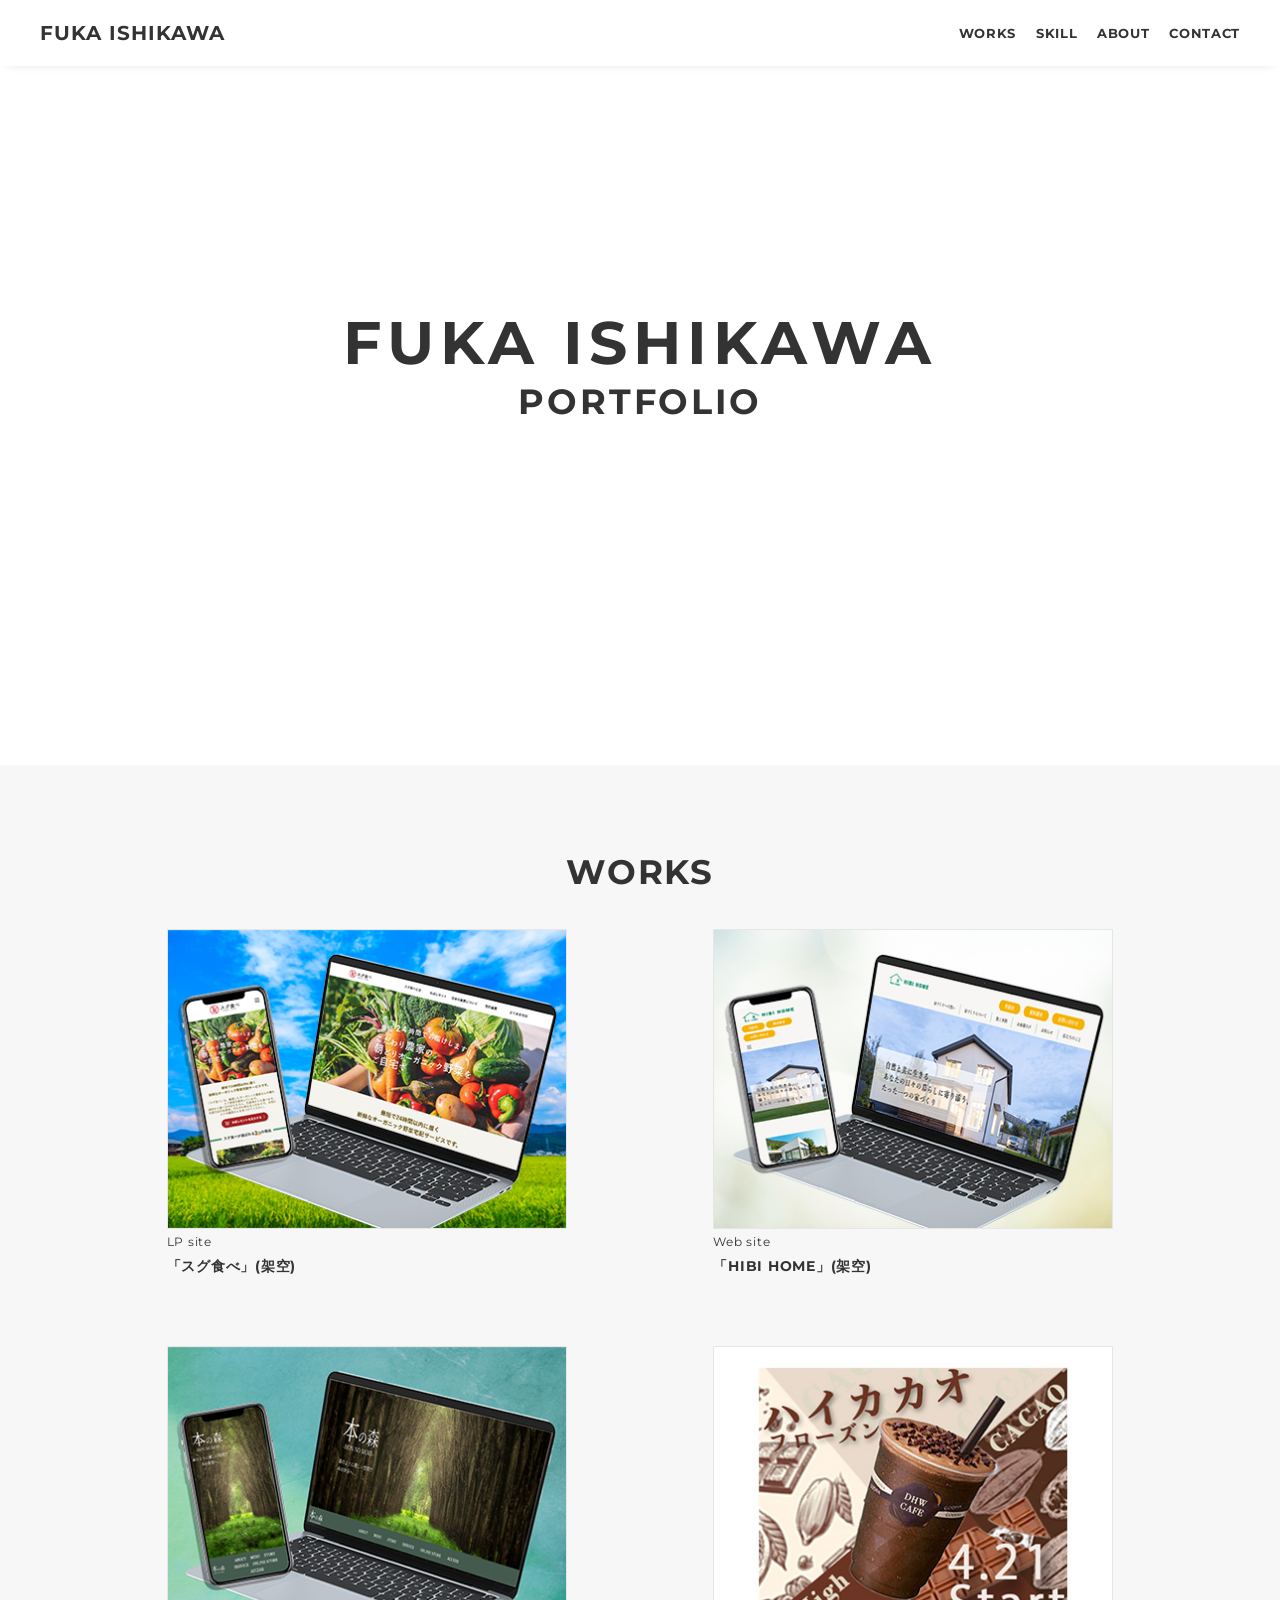
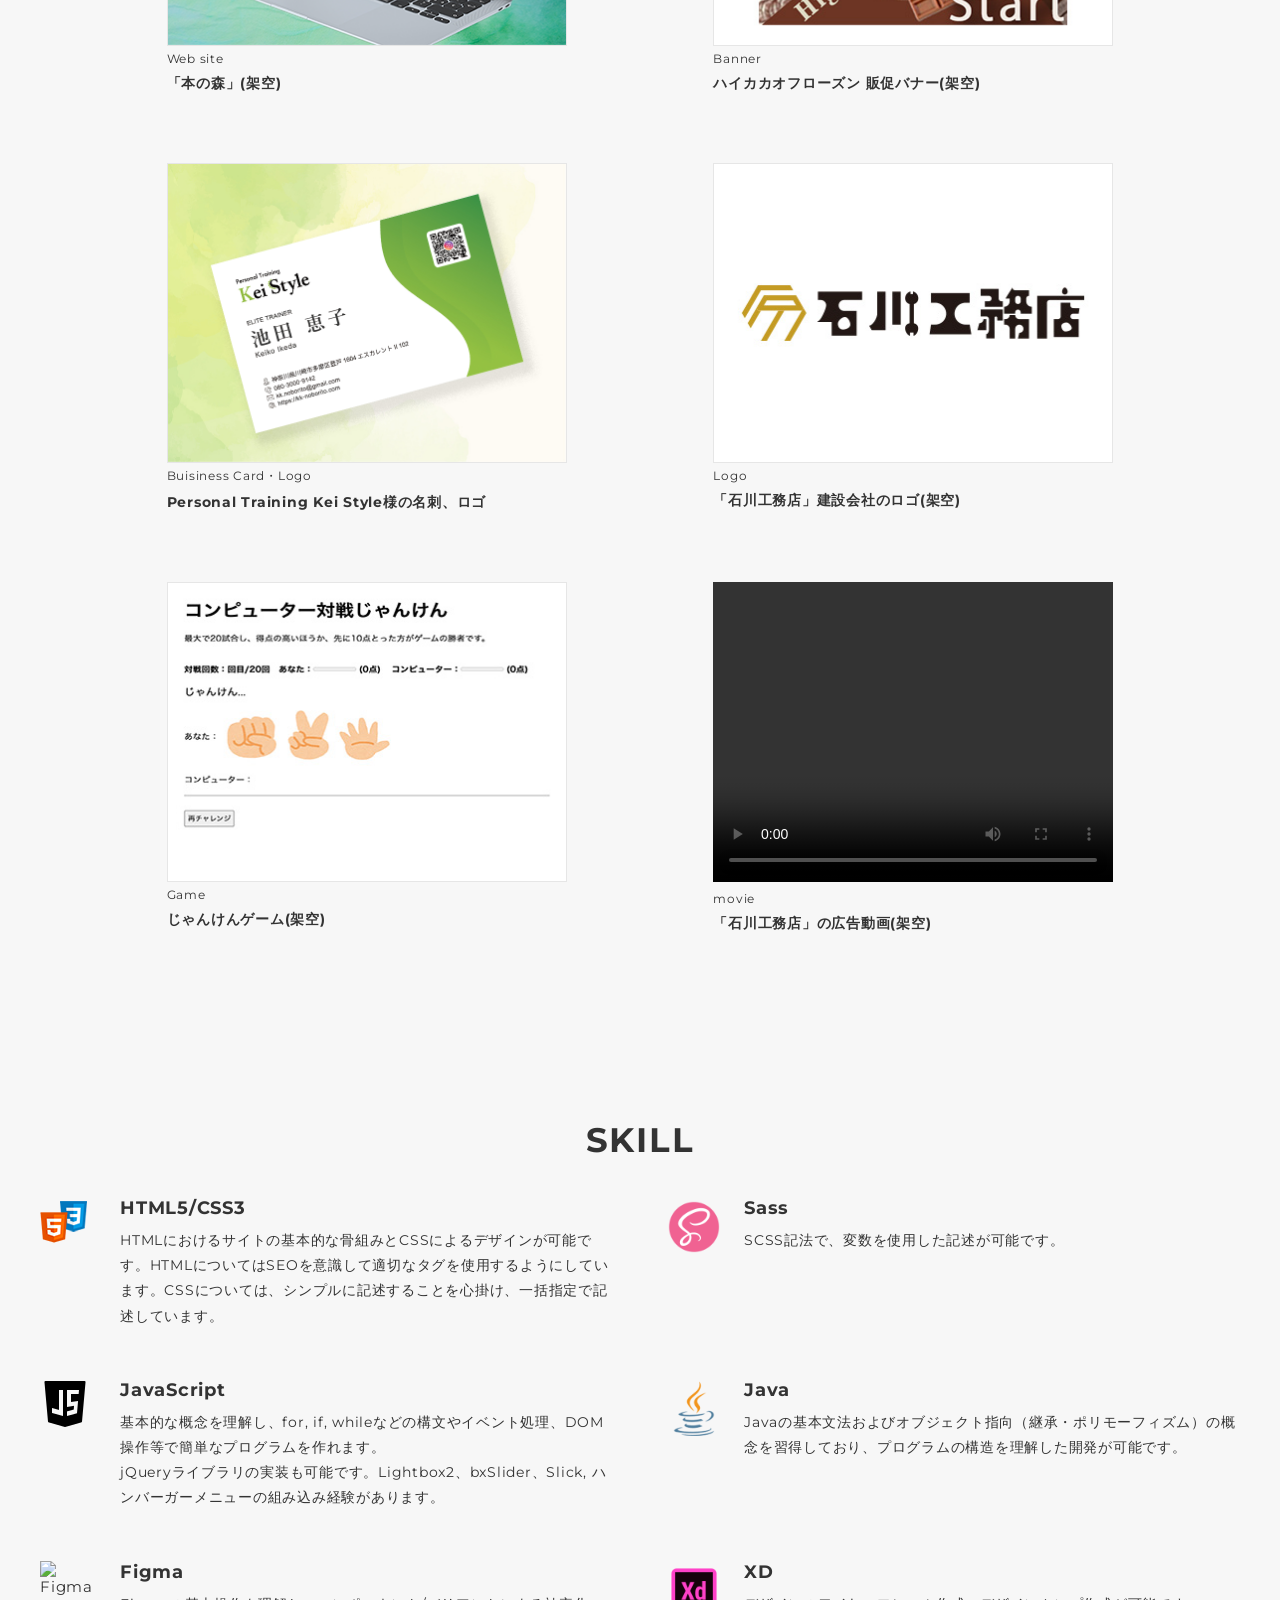
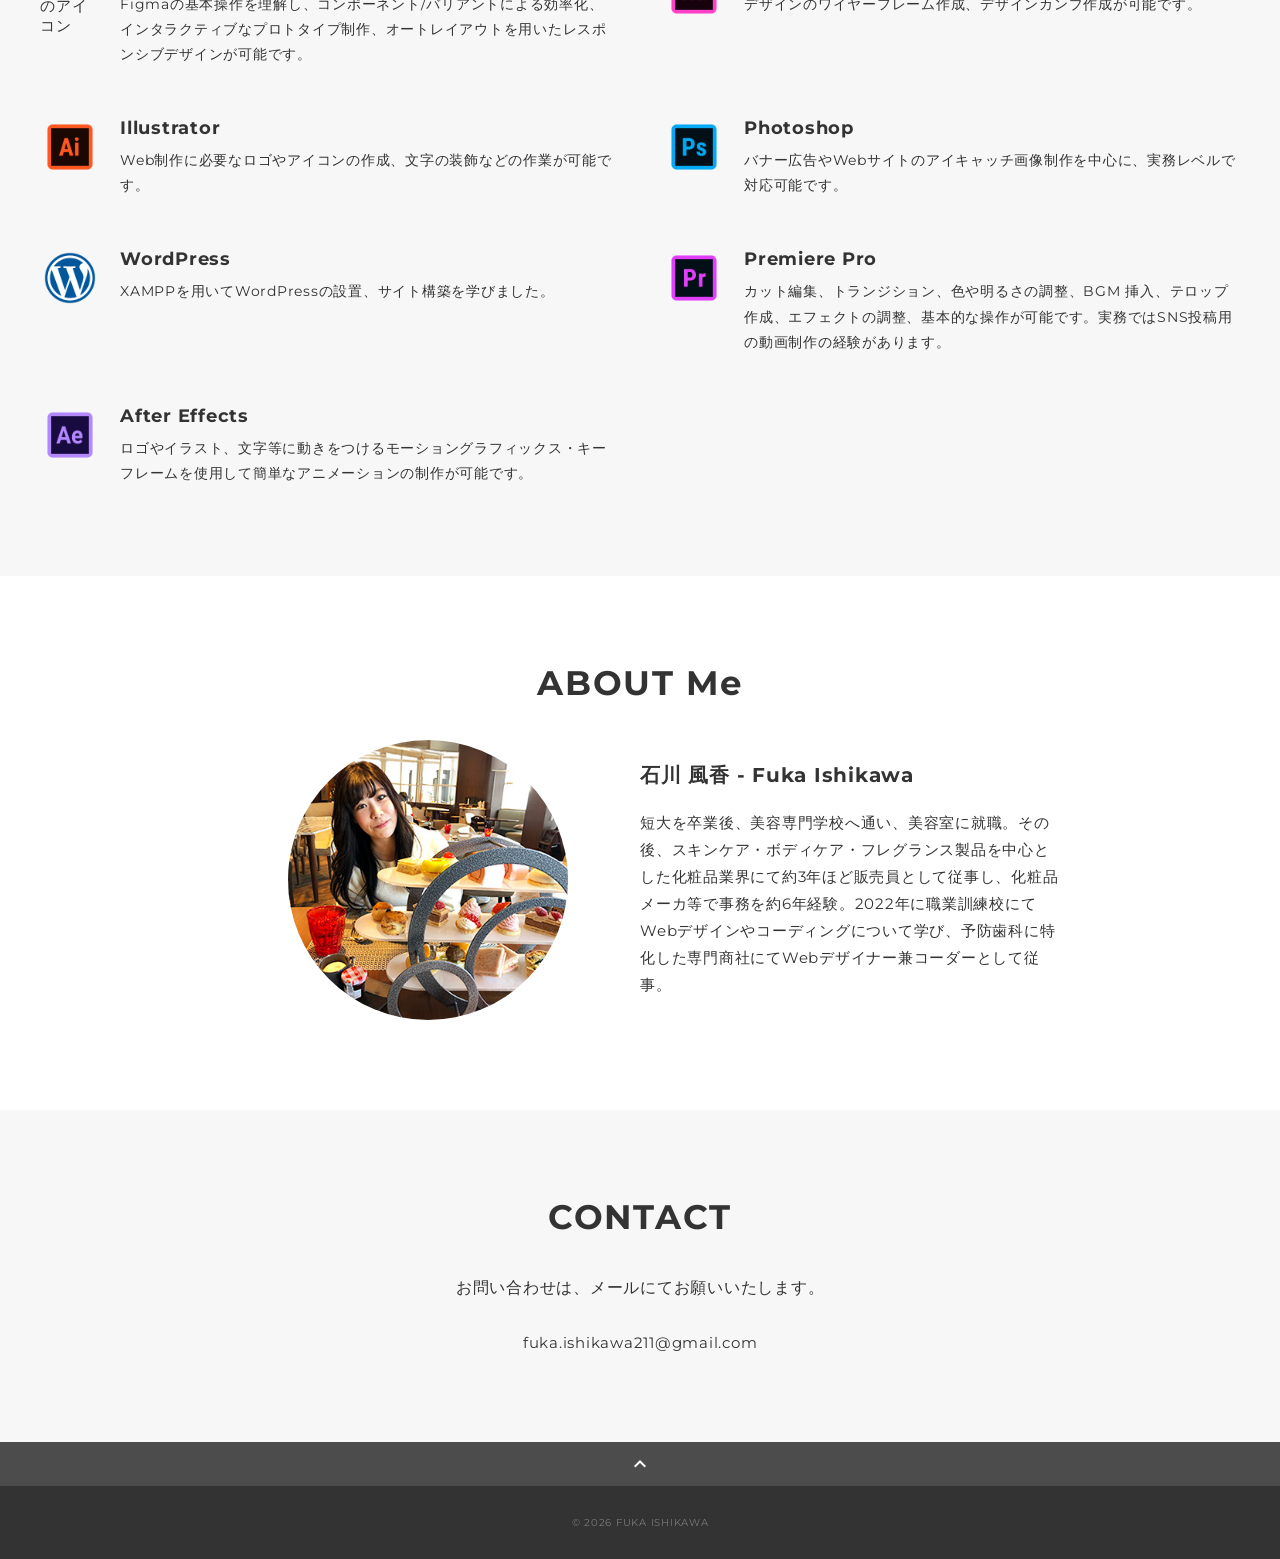
==== index.html @ 2c676455 "first commit" ====
<!DOCTYPE html>
<html>

<head>
  <meta charset="utf-8">
  <meta name="viewport" content="width=device-width,initial-scale=1">
  <meta property="og:type" content="website">
  <meta property="og:title" content="Webデザイナー FUKA ISHIKAWA  ポートフォリオ">
  <meta property="og:url" content="URLが入る">
  <meta property="og:description" content="FUKA ISHIKAWAのポートフォリオサイトです。">
  <meta property="og:image" content="img/ogp.png">
  <meta name="description" content="FUKA ISHIKAWAのポートフォリオサイトです" />
  <title>FUKA ISHIKAWA ポートフォリオ</title>
  <link rel="preconnect" href="https://fonts.gstatic.com">
  <link href="https://fonts.googleapis.com/css2?family=Montserrat:wght@400;700&display=swap" rel="stylesheet">
  <link href="https://fonts.googleapis.com/css?family=Material+Icons+Outlined" rel="stylesheet">
  <link href="css/ress.css" media="all" rel="stylesheet" type="text/css" />
  <link href="css/style.css" media="all" rel="stylesheet" type="text/css" />
  <link rel="shortcut icon" href="img/favicon.ico" />
  <link rel="canonical" href="URLが入る" />
</head>

<body>
  <div class="wrapper">

    <!-- header -->
    <header class="header">
      <div class="container">
        <h1 class="header-logo">
          <a href=".">FUKA ISHIKAWA</a>
        </h1>
        <nav class="gnav">
          <ul class="gnav-list">
            <li class="gnav-item"><a href="#works">WORKS</a></li>
            <li class="gnav-item"><a href="#skill">SKILL</a></li>
            <li class="gnav-item"><a href="#about">ABOUT</a></li>
            <li class="gnav-item"><a href="#contact">CONTACT</a></li>
          </ul>
        </nav>
      </div>
    </header>
    <!-- /header -->

    <main class="content">

      <!-- mv -->
      <div class="mv">
        <div class="mv-container">
          <p class="mv-title">FUKA ISHIKAWA</p>
          <p class="mv-subtitle">PORTFOLIO</p>
          <!-- <p class="mv-text">
            課題を解決する効果的なデザインで<br class="sp-only">付加価値を提供します。<br>
            UIデザインにもこだわり、<br class="sp-only">ユーザーにわかりやすく、快適で、心地よい設計を考えます。<br>
          </p> -->
        </div>
      </div>
      <!-- /mv -->

      <!-- works -->
      <section class="works section" id="works">
        <div class="container">
          <h2 class="title">WORKS</h2>
          <div class="works-list">
            <a class="works-item" href="works_lp_sugutabe.html">
              <div class="works-img"><img src="img/portfolio_work_sugutabe_thumbnail.png" width="450" height="300"
                  alt="スグ食べLP" />
              </div>
              <p class="works-info">LP site</p>
              <p class="works-name">「スグ食べ」(架空)</p>
            </a>
            <a class="works-item" href="works_web_hibihome.html">
              <div class="works-img"><img src="img/portfolio_work_hibihome_thumbnail.jpg" width="450" height="300"
                  alt="ハウスメーカーのWebサイト" />
              </div>
              <p class="works-info">Web site</p>
              <p class="works-name">「HIBI HOME」(架空)</p>
            </a>
            <a class="works-item" href="works_web_honnomori.html">
              <div class="works-img"><img src="img/portfolio_work_honnomori.png" width="450" height="300"
                  alt="Book&cafeのサイト" /></div>
              <p class="works-info">Web site</p>
              <p class="works-name">「本の森」(架空)</p>
            </a>
            <a class="works-item" href="works_banner_cacao.html">
              <div class="works-img"><img src="img/bnr_cacao_thumb2.jpg" width="402" height="300" alt="" /></div>
              <p class="works-info">Banner</p>
              <p class="works-name">ハイカカオフローズン 販促バナー(架空)</p>
            </a>
            <!-- <a class="works-item" href="works_bn_astone.html">
              <div class="works-img"><img src="img/banner_mr1_thumb.jpg" width="400" height="300" alt="" /></div>
              <p class="works-info">Banner</p>
              <p class="works-name">「AJAX ASTONE」新発売キャンペーンバナー(架空)</p>
            </a> -->
            <a class="works-item" href="works_buisinesscard_ks.html">
              <div class="works-img"><img src="img/businessCard_KS.jpg" alt="logo" /></div>
              <p class="works-info">Buisiness Card・Logo</p>
              <p class="works-name">Personal Training Kei Style様の名刺、ロゴ</p>
            </a>
            <a class="works-item" href="works_logo_ishikawa-construction-company.html">
              <div class="works-img"><img src="img/logo_construction-companny_thumb.jpg" alt="logo" /></div>
              <p class="works-info">Logo</p>
              <p class="works-name">「石川工務店」建設会社のロゴ(架空)</p>
            </a>
            <a class="works-item" href="works_js.html">
              <div class="works-img"><img src="img/janken_thumbnail.jpg" width="400" height="300" alt="じゃんけんゲーム" />
              </div>
              <p class="works-info">Game</p>
              <p class="works-name">じゃんけんゲーム(架空)</p>
            </a>
            <a class="works-item" href="works_movie.html">
              <div class="works-img movie">
                <video
                  src="movie/ishikawaーConstruction company_cm.mp4" width="400px"
                  height="300px" controls autoplay loop>
                </video>
              </div>
              <p class="works-info">movie</p>
              <p class="works-name">「石川工務店」の広告動画(架空)</p>
            </a>
          </div>
        </div>
  </div>
  </section>
  <!-- /works -->

  <!-- skill -->
  <section class="skill section" id="skill">
    <div class="container">
      <h2 class="title">SKILL</h2>
      <div class="skill-list">
        <div class="skill-item">
          <p class="skill-img"><img src="img/icon-html5-css3.png" alt=""></p>
          <div class="skill-body">
            <h3 class="skill-name">HTML5/CSS3</h3>
            <p class="skill-text">
              HTMLにおけるサイトの基本的な骨組みとCSSによるデザインが可能です。HTMLについてはSEOを意識して適切なタグを使用するようにしています。CSSについては、シンプルに記述することを心掛け、一括指定で記述しています。
            </p>
          </div>
        </div>
        <div class="skill-item">
          <p class="skill-img"><img src="img/icon-sass-150.png" alt="Sassのアイコン"></p>
          <div class="skill-body">
            <h3 class="skill-name">Sass</h3>
            <p class="skill-text">
              SCSS記法で、変数を使用した記述が可能です。
            </p>
          </div>
        </div>
        <div class="skill-item">
          <p class="skill-img"><img src="img/icon-javascript.png" alt="JavaScriptのアイコン"></p>
          <div class="skill-body">
            <h3 class="skill-name">JavaScript</h3>
            <p class="skill-text">
              基本的な概念を理解し、for, if, whileなどの構文やイベント処理、DOM操作等で簡単なプログラムを作れます。<br>
              jQueryライブラリの実装も可能です。Lightbox2、bxSlider、Slick, ハンバーガーメニューの組み込み経験があります。
            </p>
          </div>
        </div>
        <div class="skill-item">
          <p class="skill-img"><img src="img/icon-Java.png" alt="JavaScriptのアイコン"></p>
          <div class="skill-body">
            <h3 class="skill-name">Java</h3>
            <p class="skill-text">
              Javaの基本文法およびオブジェクト指向（継承・ポリモーフィズム）の概念を習得しており、プログラムの構造を理解した開発が可能です。
            </p>
          </div>
        </div>
        <div class="skill-item">
          <p class="skill-img"><img src="img/icon-figma.png" alt="Figmaのアイコン"></p>
          <div class="skill-body">
            <h3 class="skill-name">Figma</h3>
            <p class="skill-text">
              Figmaの基本操作を理解し、コンポーネント/バリアントによる効率化、インタラクティブなプロトタイプ制作、オートレイアウトを用いたレスポンシブデザインが可能です。
            </p>
          </div>
        </div>
        <div class="skill-item">
          <p class="skill-img"><img src="img/icon-xd-150.png" alt="XDのアイコン"></p>
          <div class="skill-body">
            <h3 class="skill-name">XD</h3>
            <p class="skill-text">
              デザインのワイヤーフレーム作成、デザインカンプ作成が可能です。
            </p>
          </div>
        </div>
        <div class="skill-item">
          <p class="skill-img"><img src="img/icon-illustrator-150.png" alt="Illustratorのアイコン"></p>
          <div class="skill-body">
            <h3 class="skill-name">Illustrator</h3>
            <p class="skill-text">
              Web制作に必要なロゴやアイコンの作成、文字の装飾などの作業が可能です。
            </p>
          </div>
        </div>
        <div class="skill-item">
          <p class="skill-img"><img src="img/icon-photoshop-150.png" alt="photoshopのアイコン"></p>
          <div class="skill-body">
            <h3 class="skill-name">Photoshop</h3>
            <p class="skill-text">
              バナー広告やWebサイトのアイキャッチ画像制作を中心に、実務レベルで対応可能です。
            </p>
          </div>
        </div>
        <div class="skill-item">
          <p class="skill-img"><img src="img/icon-wordpress-150.png" alt="wordpressアイコン"></p>
          <div class="skill-body">
            <h3 class="skill-name">WordPress</h3>
            <p class="skill-text">
              XAMPPを用いてWordPressの設置、サイト構築を学びました。</p>
          </div>
        </div>
        <div class="skill-item">
          <p class="skill-img"><img src="img/icons-premiere-pro_150.png" alt="premiere-proアイコン"></p>
          <div class="skill-body">
            <h3 class="skill-name">Premiere Pro</h3>
            <p class="skill-text">
              カット編集、トランジション、色や明るさの調整、BGM 挿入、テロップ作成、エフェクトの調整、基本的な操作が可能です。実務ではSNS投稿用の動画制作の経験があります。
            </p>
          </div>
        </div>
        <div class="skill-item">
          <p class="skill-img"><img src="img/icon-after-effects-150.png" alt="After-effectsアイコン"></p>
          <div class="skill-body">
            <h3 class="skill-name">After Effects</h3>
            <p class="skill-text">
              ロゴやイラスト、文字等に動きをつけるモーショングラフィックス・キーフレームを使用して簡単なアニメーションの制作が可能です。
            </p>
          </div>
        </div>
      </div>
    </div>
  </section>
  <!-- /skill -->
  <!-- about -->
  <section class="about section" id="about">
    <div class="container">
      <h2 class="title">ABOUT Me</h2>
      <div class="profile">
        <p class="profile-img">
          <img src="img/me.jpg" width="400" height="318" alt="プロフィール写真">
        </p>
        <div class="profile-body">
          <h3 class="name">石川 風香 - Fuka Ishikawa</h3>
          <p>
            短大を卒業後、美容専門学校へ通い、美容室に就職。その後、スキンケア・ボディケア・フレグランス製品を中心とした化粧品業界にて約3年ほど販売員として従事し、化粧品メーカ等で事務を約6年経験。2022年に職業訓練校にてWebデザインやコーディングについて学び、予防歯科に特化した専門商社にてWebデザイナー兼コーダーとして従事。
          </p>
        </div>
      </div>
    </div>
  </section>
  <!-- /about -->

  <!-- contact -->
  <section class="contact section" id="contact">
    <div class="container">
      <h2 class="title">CONTACT</h2>
      <p class="lead">
        お問い合わせは、<br class="sp-only">メールにてお願いいたします。
      </p>
      <div class="contact-list">
        <span class="contact-item">fuka.ishikawa211@gmail.com</span>
      </div>
    </div>
  </section>
  <!-- /contact -->
  <div class="page-top" id="js-page-top">
    <span class="material-icons-outlined">expand_less</span>
  </div>
  </main>

  <!-- footer -->
  <footer class="footer">
    <div class="copyright">&copy; 2026 FUKA ISHIKAWA</div>
  </footer>
  <!-- /footer -->
  </div>
</body>

</html>
---- css/ress.css ----
/*!
 * ress.css • v3.0.1
 * MIT License
 * github.com/filipelinhares/ress
 */

/* # =================================================================
   # Global selectors
   # ================================================================= */

html {
  box-sizing: border-box;
  word-break: normal;
  -moz-tab-size: 4;
  tab-size: 4;

  -webkit-text-size-adjust: 100%; /* Prevent adjustments of font size after orientation changes in iOS */
}

*,
::before,
::after {
  box-sizing: inherit;
  background-repeat: no-repeat; /* Set `background-repeat: no-repeat` to all elements and pseudo elements */
}

::before,
::after {
  vertical-align: inherit;
  text-decoration: inherit; /* Inherit text-decoration and vertical align to ::before and ::after pseudo elements */
}

* {
  margin: 0;
  padding: 0; /* Reset `padding` and `margin` of all elements */
}

/* # =================================================================
   # General elements
   # ================================================================= */

hr {
  overflow: visible; /* Show the overflow in Edge and IE */
  height: 0; /* Add the correct box sizing in Firefox */
}

details,
main {
  display: block; /* Render the `main` element consistently in IE. */
}

summary {
  display: list-item; /* Add the correct display in all browsers */
}

small {
  font-size: 80%; /* Set font-size to 80% in `small` elements */
}

[hidden] {
  display: none; /* Add the correct display in IE */
}

abbr[title] {
  /* Add the correct text decoration in Chrome, Edge, IE, Opera, and Safari */
  text-decoration: underline;
  text-decoration: underline dotted;
  border-bottom: none; /* Remove the bottom border in Chrome 57 */
}

a {
  background-color: transparent; /* Remove the gray background on active links in IE 10 */
}

a:active,
a:hover {
  outline-width: 0; /* Remove the outline when hovering in all browsers */
}

code,
kbd,
pre,
samp {
  font-family: monospace, monospace; /* Specify the font family of code elements */
}

pre {
  font-size: 1em; /* Correct the odd `em` font sizing in all browsers */
}

b,
strong {
  font-weight: bolder; /* Add the correct font weight in Chrome, Edge, and Safari */
}

/* https://gist.github.com/unruthless/413930 */
sub,
sup {
  position: relative;
  font-size: 75%;
  line-height: 0;
  vertical-align: baseline;
}

sub {
  bottom: -.25em;
}

sup {
  top: -.5em;
}

/* # =================================================================
   # Forms
   # ================================================================= */

input {
  border-radius: 0;
}

/* Replace pointer cursor in disabled elements */
[disabled] {
  cursor: default;
}

[type="number"]::-webkit-container-spin-button,
[type="number"]::-webkit-outer-spin-button {
  height: auto; /* Correct the cursor style of increment and decrement buttons in Chrome */
}

[type="search"] {
  outline-offset: -2px; /* Correct the outline style in Safari */

  -webkit-appearance: textfield; /* Correct the odd appearance in Chrome and Safari */
}

[type="search"]::-webkit-search-decoration {
  -webkit-appearance: none; /* Remove the container padding in Chrome and Safari on macOS */
}

textarea {
  overflow: auto; /* Internet Explorer 11+ */
  resize: vertical; /* Specify textarea resizability */
}

button,
input,
optgroup,
select,
textarea {
  font: inherit; /* Specify font inheritance of form elements */
}

optgroup {
  font-weight: bold; /* Restore the font weight unset by the previous rule */
}

button {
  overflow: visible; /* Address `overflow` set to `hidden` in IE 8/9/10/11 */
}

button,
select {
  text-transform: none; /* Firefox 40+, Internet Explorer 11- */
}

/* Apply cursor pointer to button elements */
button,
[type="button"],
[type="reset"],
[type="submit"],
[role="button"] {
  cursor: pointer;
  color: inherit;
}

/* Remove container padding and border in Firefox 4+ */
button::-moz-focus-container,
[type="button"]::-moz-focus-container,
[type="reset"]::-moz-focus-container,
[type="submit"]::-moz-focus-container {
  padding: 0;
  border-style: none;
}

/* Replace focus style removed in the border reset above */
button:-moz-focusring,
[type="button"]::-moz-focus-container,
[type="reset"]::-moz-focus-container,
[type="submit"]::-moz-focus-container {
  outline: 1px dotted ButtonText;
}

button,
html [type="button"],
/* Prevent a WebKit bug where (2) destroys native `audio` and `video`controls in Android 4 */
[type="reset"],
[type="submit"] {
  -webkit-appearance: button; /* Correct the inability to style clickable types in iOS */
}

/* Remove the default button styling in all browsers */
button,
input,
select,
textarea {
  border-style: none;
  background-color: transparent;
}

/* Style select like a standard input */
select {
  -webkit-appearance: none; /* Chrome 41+ */
  -moz-appearance: none; /* Firefox 36+ */
}

select::-ms-expand {
  display: none; /* Internet Explorer 11+ */
}

select::-ms-value {
  color: currentColor; /* Internet Explorer 11+ */
}

legend {
  display: table; /* Correct the text wrapping in Edge and IE */
  max-width: 100%; /* Correct the text wrapping in Edge and IE */
  max-width: 100%; /* Correct the text wrapping in Edge 18- and IE */
  white-space: normal; /* Correct the text wrapping in Edge and IE */
  color: inherit; /* Correct the color inheritance from `fieldset` elements in IE */
  border: 0; /* Correct `color` not being inherited in IE 8/9/10/11 */
}

::-webkit-file-upload-button {
  font: inherit; /* Change font properties to `inherit` in Chrome and Safari */
  color: inherit;
  /* Correct the inability to style clickable types in iOS and Safari */

  -webkit-appearance: button;
}

/* # =================================================================
   # Specify media element style
   # ================================================================= */

img {
  border-style: none; /* Remove border when inside `a` element in IE 8/9/10 */
}

/* Add the correct vertical alignment in Chrome, Firefox, and Opera */
progress {
  vertical-align: baseline;
}

/* # =================================================================
   # Accessibility
   # ================================================================= */

/* Hide content from screens but not screenreaders */
@media screen {
  [hidden~="screen"] {
    display: inherit;
  }
  [hidden~="screen"]:not(:active):not(:focus):not(:target) {
    position: absolute !important;
    clip: rect(0 0 0 0) !important;
  }
}

/* Specify the progress cursor of updating elements */
[aria-busy="true"] {
  cursor: progress;
}

/* Specify the pointer cursor of trigger elements */
[aria-controls] {
  cursor: pointer;
}

/* Specify the unstyled cursor of disabled, not-editable, or otherwise inoperable elements */
[aria-disabled] {
  cursor: default;
}
---- css/style.css ----
body {
  font-family: "Montserrat","Helvetica Neue",Arial,"Hiragino Kaku Gothic ProN","Hiragino Sans",Meiryo,sans-serif;
  font-size: 15px;
  letter-spacing: .05em;
  color: #333;
}

a {
  transition: opacity .3s;
  text-decoration: none;
  color: #1ca9e3;
}

img {
  max-width: 100%;
  height: auto;
  vertical-align: bottom;
  border-style: none;
}



.pc-only {
  display: block;
}

.sp-only {
  display: none;
}

/*--------------------------------
 レイアウト
---------------------------------*/
.wrapper {
  padding-top: 0;
}

.section {
  padding: 90px 0;
}

.section:nth-of-type(odd) {
  background-color: #f7f7f7;
}

.container {
  max-width: 1340px;
  margin: 0 auto;
  padding: 0 40px;
}

/*--------------------------------
 見出し
---------------------------------*/
.title {
  font-size: 34px;
  font-weight: bold;
  line-height: 1;
  margin-bottom: 40px;
  text-align: center;
  letter-spacing: .05em;
  color: #333;
}

.lead {
  font-size: 16px;
  line-height: 1.8;
  margin-bottom: 30px;
}

/*--------------------------------
ヘッダー
---------------------------------*/
.header {
  position: fixed;
  top: 0;
  z-index: 1;
  width: 100%;
  background-color: #fff;
  box-shadow: 0 5px 10px -6px rgba(0,0,0,.1);
}

.header .container {
  display: flex;
  align-items: center;
  justify-content: space-between;
  padding: 20px 40px;
  max-width: 1380px;
}

.header-logo {
  font-size: 20px;
  font-weight: bold;
  line-height: 1.2;
  margin-right: 20px;
  letter-spacing: .05em;
}

.header-logo a {
  color: #333;
}

.gnav-list {
  display: flex;
  justify-content: space-between;
  list-style: none;
}

.gnav-item:not(:last-child) {
  margin-right: 20px;
}

.gnav-item a {
  position: relative;
  font-size: 13px;
  font-weight: bold;
  display: inline-block;
  padding: 5px 0;
  transition: .3s;
  letter-spacing: .05em;
  color: #333;
}
.gnav-item a:after {
  position: absolute;
  bottom: 0;
  left: 50%;
  width: 0;
  height: 3px;
  content: "";
  transition: .3s;
  -webkit-transform: translateX(-50%);
  transform: translateX(-50%);
  background-color: #333;
}

.gnav-item a:hover:after {
  width: 100%;
}

/*--------------------------------
 メインビジュアル
---------------------------------*/
.mv {
  display: flex;
  align-items: center;
  justify-content: center;
  height: 85vh;
  text-align: center;
  max-width: 100%;
  margin: 0 auto;
}

.mv-container {
  padding: 0 40px;
}

.mv-title {
  font-size: 60px;
  font-weight: bold;
  line-height: 1.2;
  margin-bottom: 5px;
  letter-spacing: .1em;
  color: #333;
}
.mv-subtitle {
  font-size: 35px;
  font-weight: bold;
  line-height: 1;
  margin-bottom: 40px;
  letter-spacing: .08em;
  color: #333;
}

.mv-text {
  font-size: 16px;
  line-height: 1.8;
}

/*--------------------------------
 Works
---------------------------------*/
.works-list {
  display: flex;
  flex-wrap: wrap;
  gap: 20px;
  justify-content: space-evenly;
  margin-bottom: -40px;
}

.works-item {
  width: 31.74603%;
  /* margin-right: 1.58730%; */
  margin-bottom: 50px;
  color: #333;
}

.works-item:hover {
  opacity: .9;
}

.works-item:nth-of-type(3n) {
  margin-right: 0;
}

.works-img img {
  border: 1px solid #e6e6e6;
}

.works-name {
  font-size: 14px;
  font-weight: bold;
  margin-top: 8px;
}

.works-info {
  font-size: 12px;
  margin-top: 5px;
}

/*--------------------------------
 Skill
---------------------------------*/
.skill-list {
  display: flex;
  flex-wrap: wrap;
  justify-content: space-between;
  margin-bottom: -50px;
}

.skill-item {
  display: flex;
  align-items: flex-start;
  justify-content: space-between;
  width: 48%;
  margin-bottom: 50px;
}

.skill-img {
  width: 60px;
  height: auto;
  margin-right: 20px;
}

.skill-body {
  flex: 1;
}

.skill-name {
  margin-bottom: 10px;
}

.skill-text {
  font-size: 14px;
  line-height: 1.8;
}

/*--------------------------------
 About
---------------------------------*/
.profile {
  display: flex;
  flex-wrap: wrap;
  justify-content: center;
  align-items: center;
  max-width: 850px;
  margin: 0 auto;
}
.profile-img {
  width: 50%;
  text-align: center;
}
.profile-img img {
  border-radius: 50%;
  width: 280px;
  height: 280px;
  object-fit: cover;
}
.profile-body {
  flex: 1;
}

.profile-body h3 {
  margin-bottom: 20px;
  font-size: 20px;
}

.profile-body p {
  font-size: 15px;
  line-height: 1.8;
}

.profile-body p:not(:last-child) {
  margin-bottom: 30px;
  text-align: left;
}

/*--------------------------------
Contact
---------------------------------*/
.contact {
  text-align: center;
}

.contact-item:not(:last-child) {
  margin-right: 10px;
}

.contact-text {
  margin-top: 10px;
}
/*--------------------------------
 ページトップ
---------------------------------*/
.page-top {
  font-weight: bold;
  padding: 10px;
  cursor: pointer;
  text-align: center;
  background-color: #4c4c4c;
}

.page-top .material-icons-outlined {
  vertical-align: bottom;
  color: #fff;
}

/*--------------------------------
 フッター
---------------------------------*/
.footer {
  padding: 30px;
  background-color: #333;
}

.copyright {
  font-size: 10px;
  text-align: center;
  color: #797979;
}

/*--------------------------------
 下層：Worksページ
---------------------------------*/
.article {
  padding: 80px 0;
}

.article-container {
  max-width: 1040px;
  margin: 0 auto;
  padding: 0 20px;
}

.article-title {
  margin-top: 30px;
  margin-bottom: 30px;
  text-align: center;
}

.article-body {
  max-width: 1200px;
  margin: 0 auto;
  margin-bottom: 80px;
}

.article-body h3 {
  position: relative;
  font-size: 18px;
  margin-bottom: 5px;
  padding-left: 1em;
}

.article-body h3:not(:first-child) {
  margin-top: 50px;
}

.article-body h3::before {
  position: absolute;
  top: 0;
  left: 0;
  width: 4px;
  height: 100%;
  content: "";
  border-radius: 3px;
  background-color: #333;
}

.article-body p {
  font-size: 15px;
  line-height: 1.8;
  margin-bottom: 30px;
}

.home-link {
  text-align: center;
}

/* 追記css */
.works-item{
  width: auto;
  height: auto;
}
.works-item .works-img {
  width: 400px;
  height: 300px;
  overflow: hidden;
}
.works-item .works-img img{
  transition-duration: 0.3s;
  object-fit: cover;
  width: 100%;
  height: 100%;
}
.works-item .works-img img:hover{
  transform: scale(1.0);
  transition-duration: 0.3s;
}

.sugutabe_body .works_comps {
  display: flex;
  gap: 50px;
  justify-content: center;
  width: 100%;
  height: auto;
  margin: 0 auto 50px;
}

.sugutabe_body .works_comps .works_comps_pc {
  width: 70%;
  height: auto;
}

.sugutabe_body .works_comps .works_comps_mb {
  width: 30%;
  height: auto;
}

.banner .works_comps{
  text-align: center;
  margin-bottom: 60px;
}

.banner .article-container {
  max-width: 800px;
}

.logo .content .works_comps div {
  width: 800px;
  height: 300px;
  margin: 0 auto;
  display: flex;
  justify-content: center;
  align-items: center;
}

.logo .content .works_comps img{
  width: 600px;
  height: 150px;
  object-fit: cover;
}

.logo .article-body {
  max-width: 800px;
}

.honnomori .works_comps {
  display: flex;
  gap: 50px;
  justify-content: center;
  width: 100%;
  height: auto;
  margin: 0 auto 50px;
}

.honnomori .works_comps .works_comps_pc {
  width: 70%;
  height: auto;
}

.honnomori .works_comps .works_comps_mb {
  width: 30%;
  height: auto;
}


/*media Queries 767
----------------------------------------------------*/
@media screen and (max-width: 767px) {
  body {
    font-size: 14px;
  }

  .pc-only {
    display: none;
  }

  .sp-only {
    display: block;
  }

  /* 見出し */
  .title {
    font-size: 26px;
    margin-bottom: 20px;
  }

  .lead {
    font-size: 14px;
    line-height: 1.7;
    margin-bottom: 20px;
  }

  /* レイアウト */
  .wrapper {
    padding-top: 57px;
  }

  .section {
    padding: 60px 0;
  }

  .container {
    padding: 0 20px;
  }

  /* ヘッダー */
  .header .container {
    padding: 15px;
  }

  .header-logo {
    font-size: 15px;
    margin-right: 15px;
  }

  .gnav-item:not(:last-child) {
    margin-right: 10px;
  }

  .gnav-item a {
    font-size: 10px;
  }

  .gnav-item a:after {
    display: none;
  }

  /*  メインビジュアル */
  .mv {
    height: 75vh;
  }

  .mv-container {
    padding: 0 20px;
  }

  .mv-title {
    font-size: 30px;
  }
  .mv-subtitle {
    font-size: 16px;
    margin-bottom: 20px;
  }

  .mv-text {
    font-size: 14px;
    line-height: 1.7;
  }

  /* Works */
  .works-name {
    font-size: 12px;
  }

  .works-info {
    margin-top: 3px;
  }

  .works-list {
    justify-content: space-between;
  }

  .works-item {
    flex: 0 0 48%;
    margin-right: 0;
    margin-bottom: 30px;
  }

  /* Skill */
  .skill-list {
    display: block;
    margin-bottom: 0;
  }

  .skill-item {
    width: 100%;
    margin-bottom: 35px;
  }

  .skill-item:last-child {
    margin-bottom: 0;
  }

  .skill-name {
    margin-bottom: 5px;
  }

  .skill-text {
    font-size: 13px;
    line-height: 1.7;
  }

  /* About */
  .profile {
    display: block;
  }
  .profile-img {
    width: 150px;
    margin: 0 auto;
    margin-bottom: 25px;
  }

  .profile-body p {
    font-size: 14px;
    line-height: 1.7;
  }

  .profile-body p:not(:last-child) {
    margin-bottom: 20px;
  }

  /* フッター */
  .footer {
    padding: 20px;
  }

  /* 下層ページ */
  .article {
    padding: 50px 0;
  }

  .article-body h3 {
    font-size: 16px;
    padding-left: .8em;
  }

  .article-body h3:not(:first-child) {
    margin-top: 30px;
  }

  .article-body p {
    font-size: 14px;
    line-height: 1.7;
    margin-bottom: 20px;
  }
}

.hibihome .article .works_comps {
  display: flex;
  gap: 50px;
  margin-bottom: 100px;
}

.hibihome .article .works_comps .works_comps_pc {
  width: 600px;
  height: auto;
  object-fit: cover;
}

.hibihome .article .works_comps .works_comps_mb {
  width: 300px;
  height: auto;
  object-fit: cover;
}

.works-img.movie {
  width: 400px;
  height: auto;
}

.works_comps.movie {
  margin-bottom: 50px;
}

.works_comps.movie div{
  width: 700px;
  height: auto;
  margin: 0 auto;
}

.works_comps.movie div video {
  width: 100%;
  height: auto;
}

.movie .article {
  max-width: 800px;
  margin: 0 auto;
}

.js {
  margin: 0 auto;
}

.js .works_comps {
  text-align: center;
  margin-bottom: 60px;
}

.js .works_comps img {
  max-width: 500px;
  height: auto;
  object-fit: cover;
  vertical-align: bottom;
  border-style: none;
  border: 0.5px solid #ddd;
}

.js .article {
  max-width: 800px;
  padding: 80px 0;
  margin: 0 auto;
}
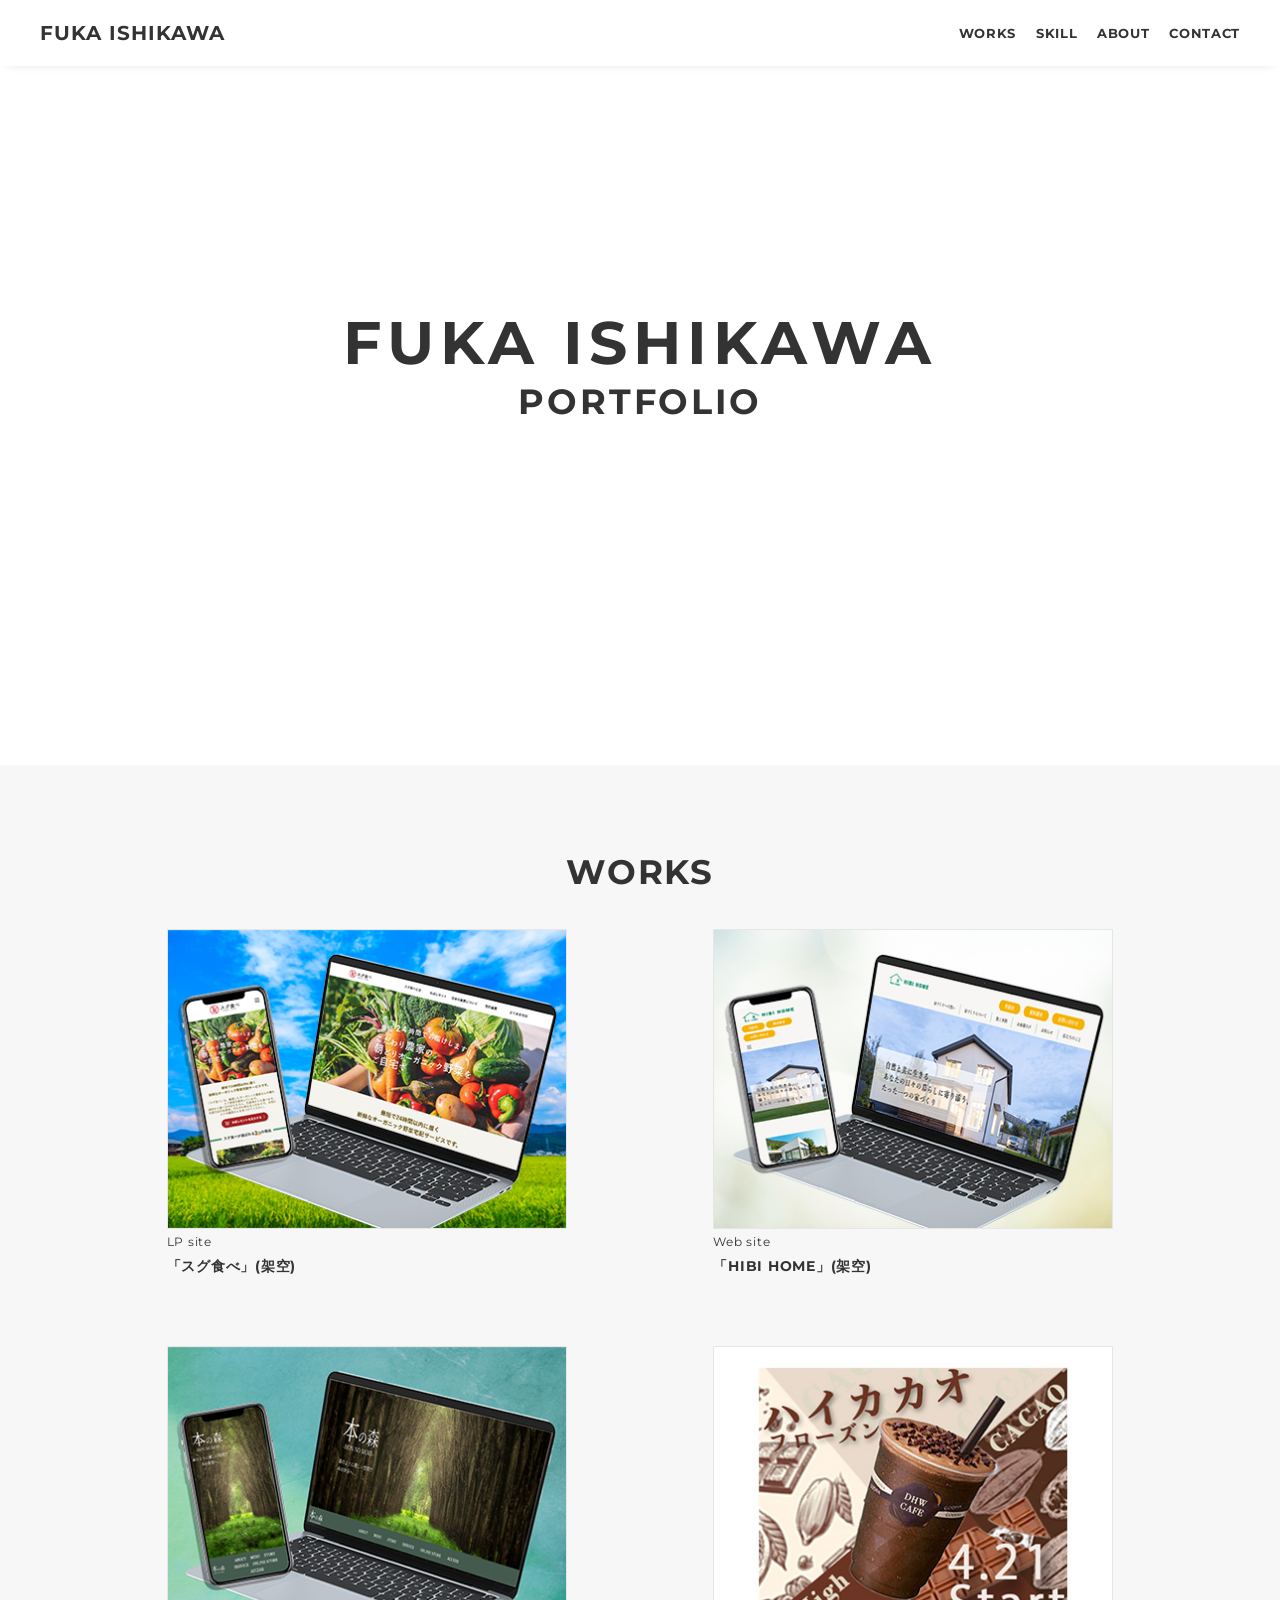
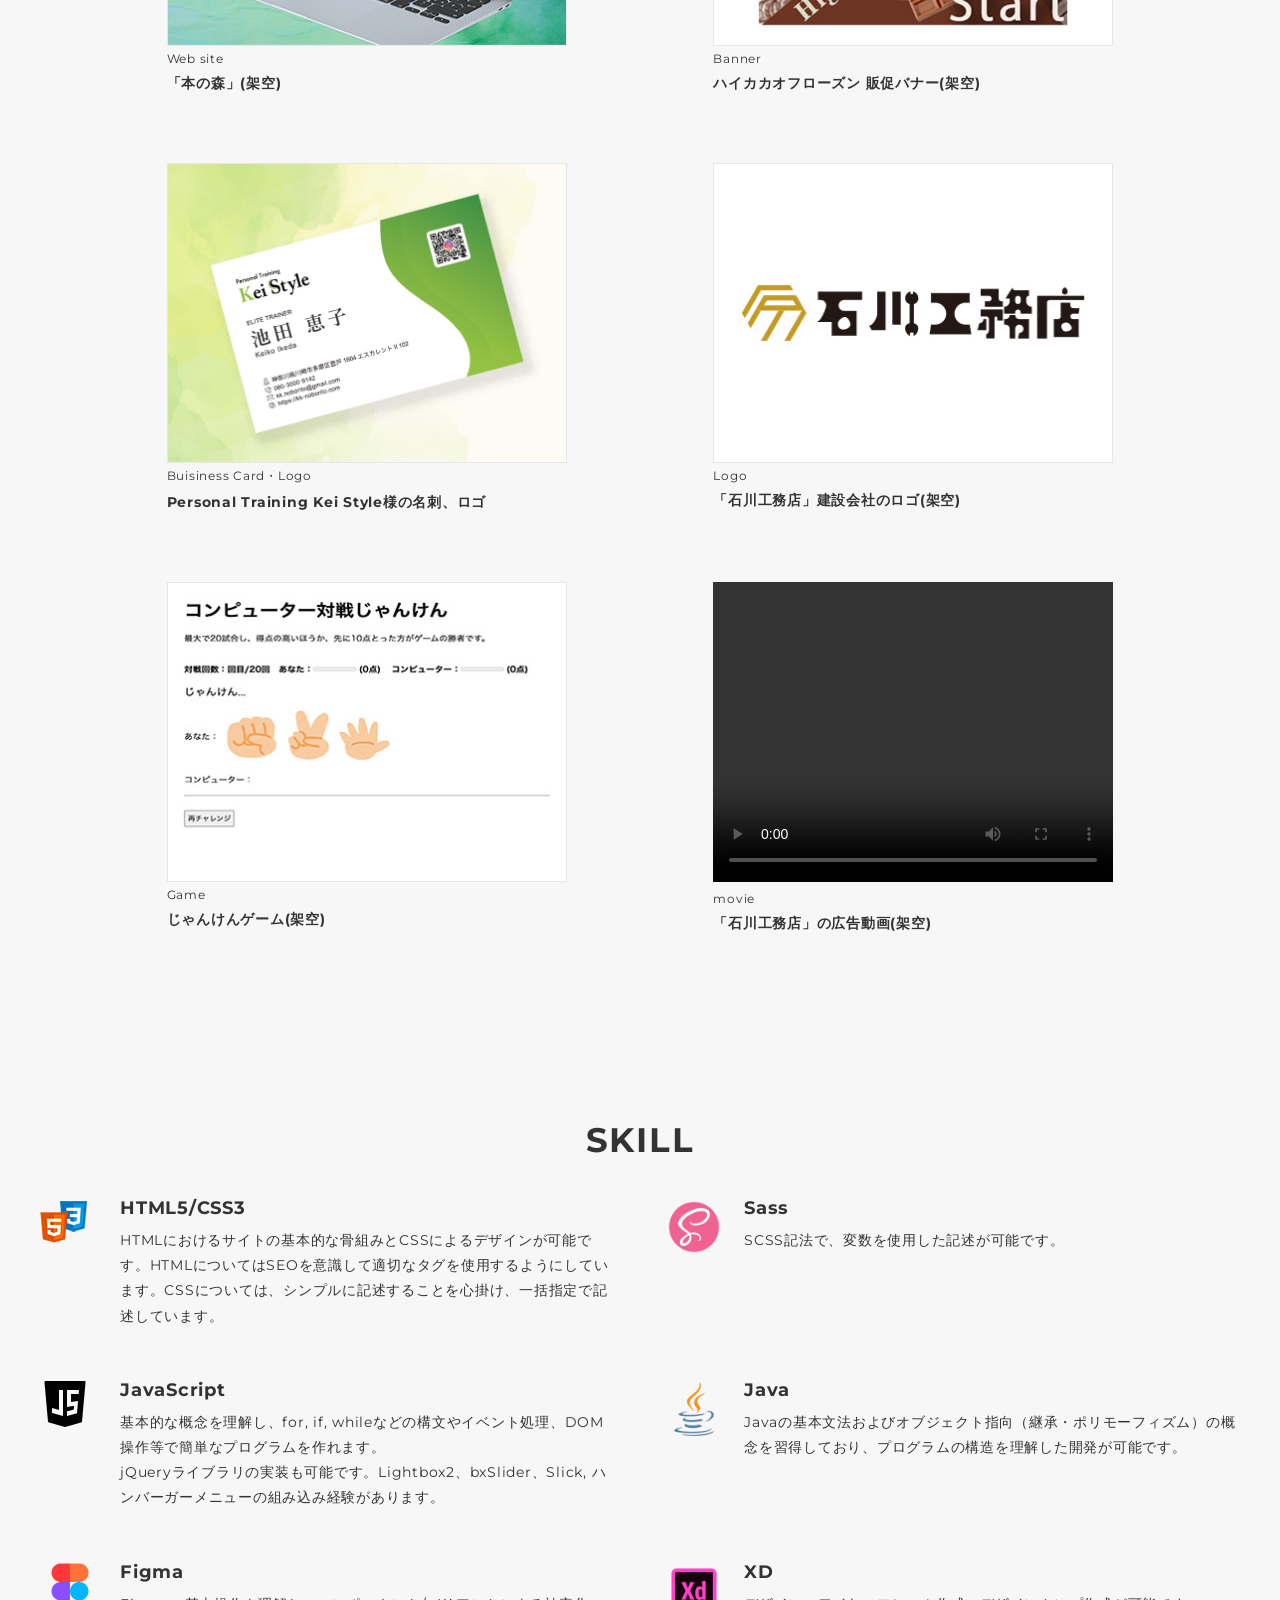
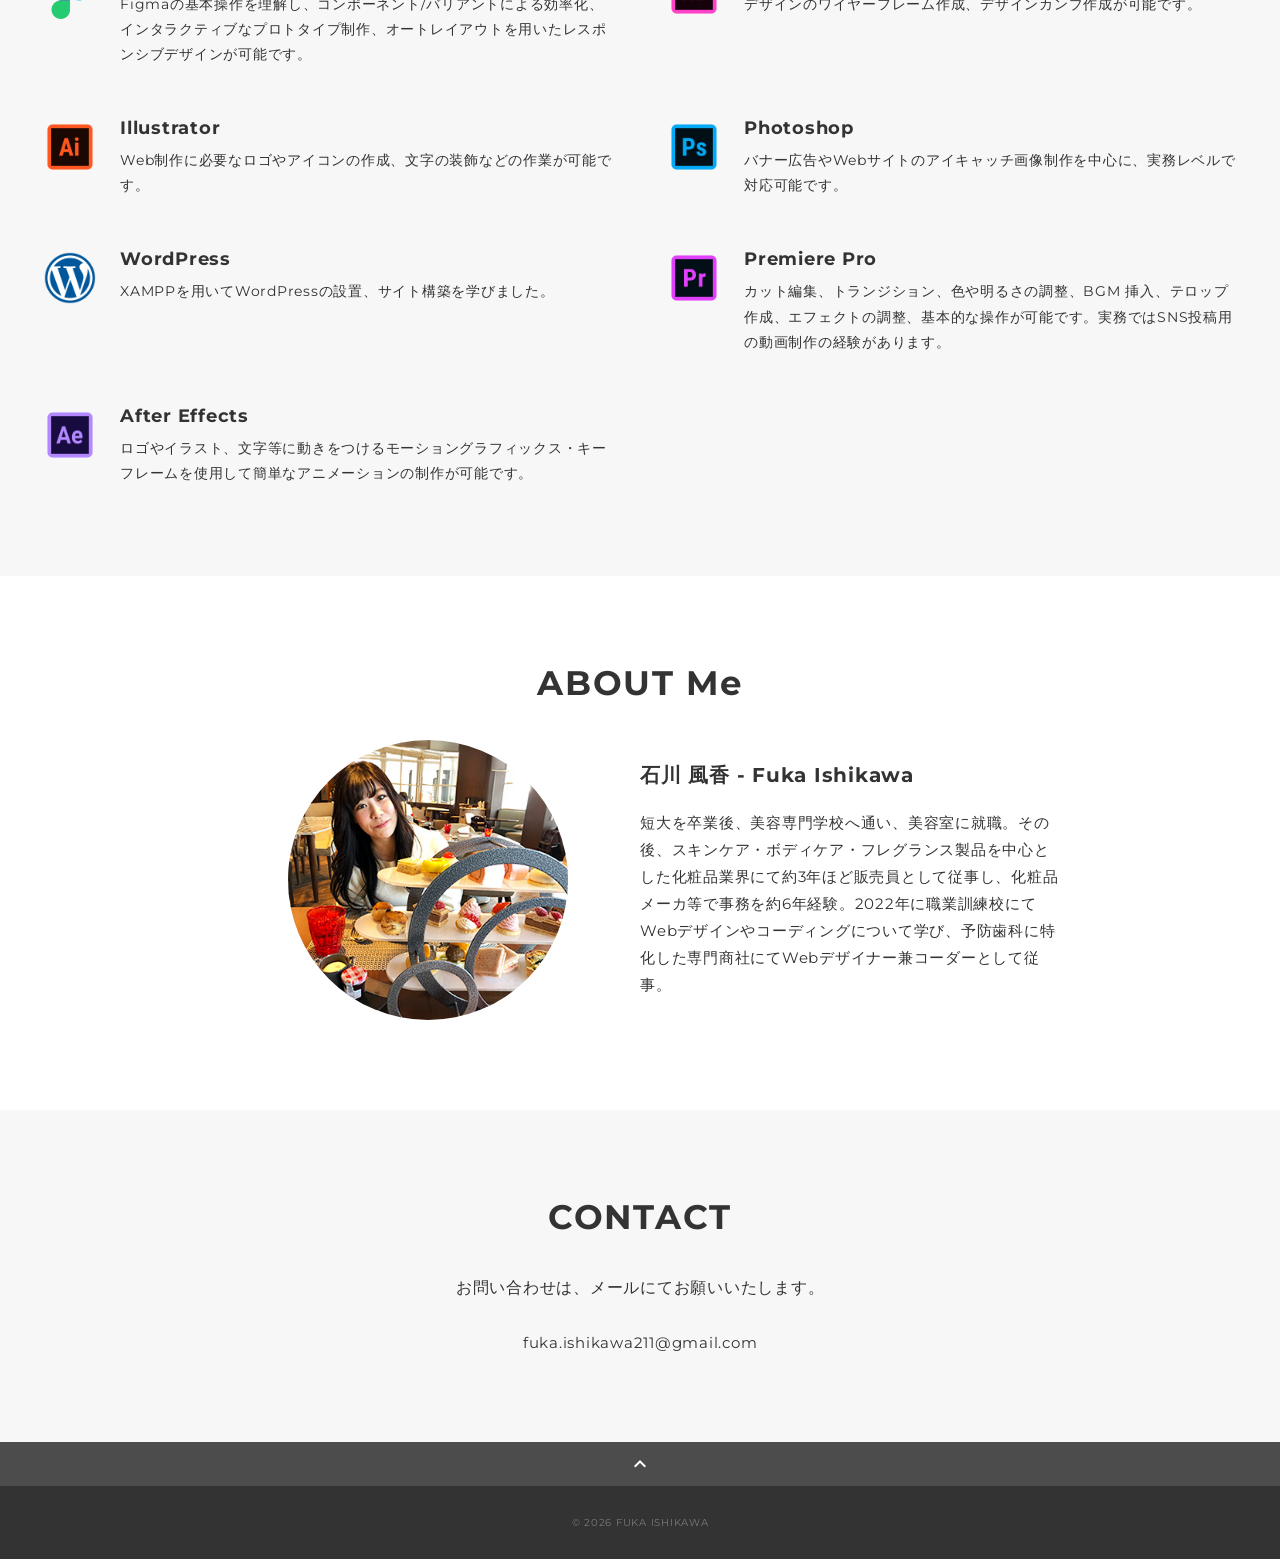
==== commit 803f2ff6: "TOPページ、skillのFigma画像のルート修正" ====
--- a/index.html
+++ b/index.html
@@ -10,6 +10,7 @@
   <meta property="og:description" content="FUKA ISHIKAWAのポートフォリオサイトです。">
   <meta property="og:image" content="img/ogp.png">
   <meta name="description" content="FUKA ISHIKAWAのポートフォリオサイトです" />
+  <meta name="robots" content="noindex, nofollow" />
   <title>FUKA ISHIKAWA ポートフォリオ</title>
   <link rel="preconnect" href="https://fonts.gstatic.com">
   <link href="https://fonts.googleapis.com/css2?family=Montserrat:wght@400;700&display=swap" rel="stylesheet">
@@ -166,7 +167,7 @@
           </div>
         </div>
         <div class="skill-item">
-          <p class="skill-img"><img src="img/icon-figma.png" alt="Figmaのアイコン"></p>
+          <p class="skill-img"><img src="img/icon-Figma.png" alt="Figmaのアイコン"></p>
           <div class="skill-body">
             <h3 class="skill-name">Figma</h3>
             <p class="skill-text">
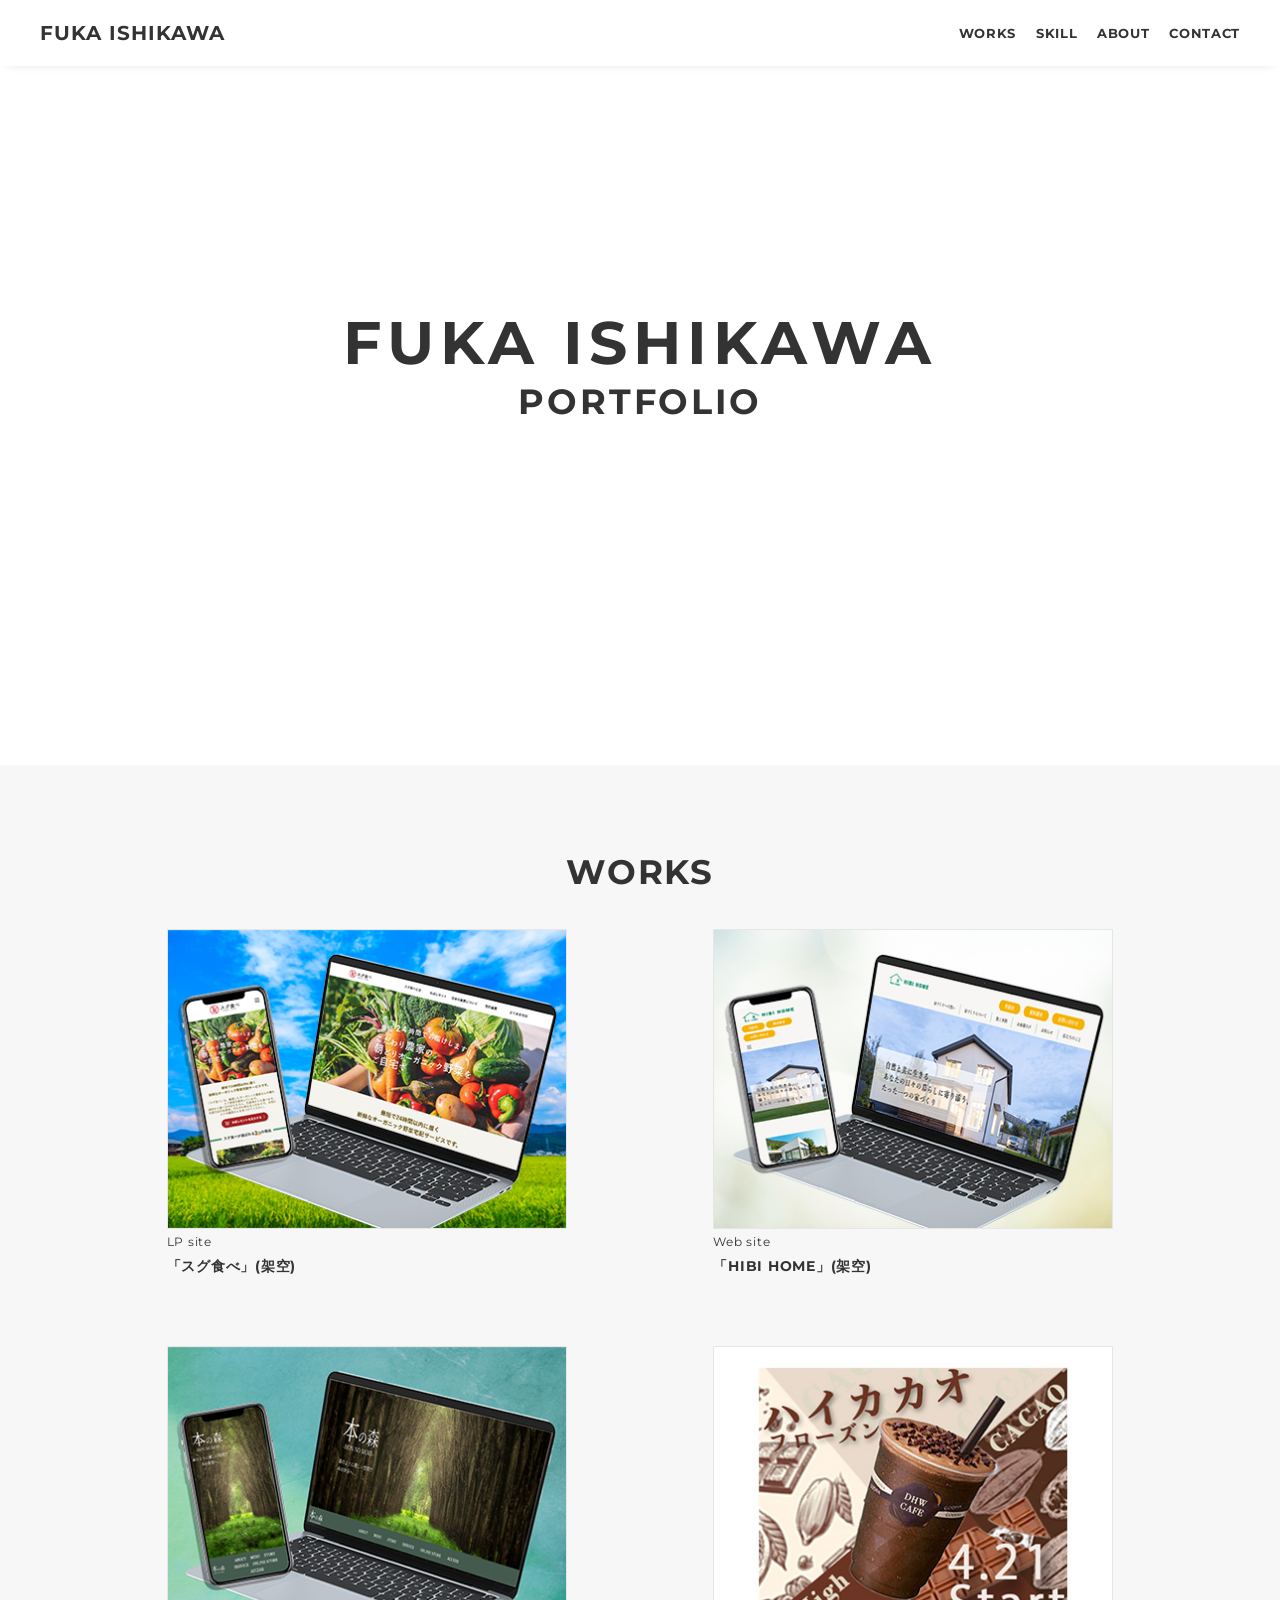
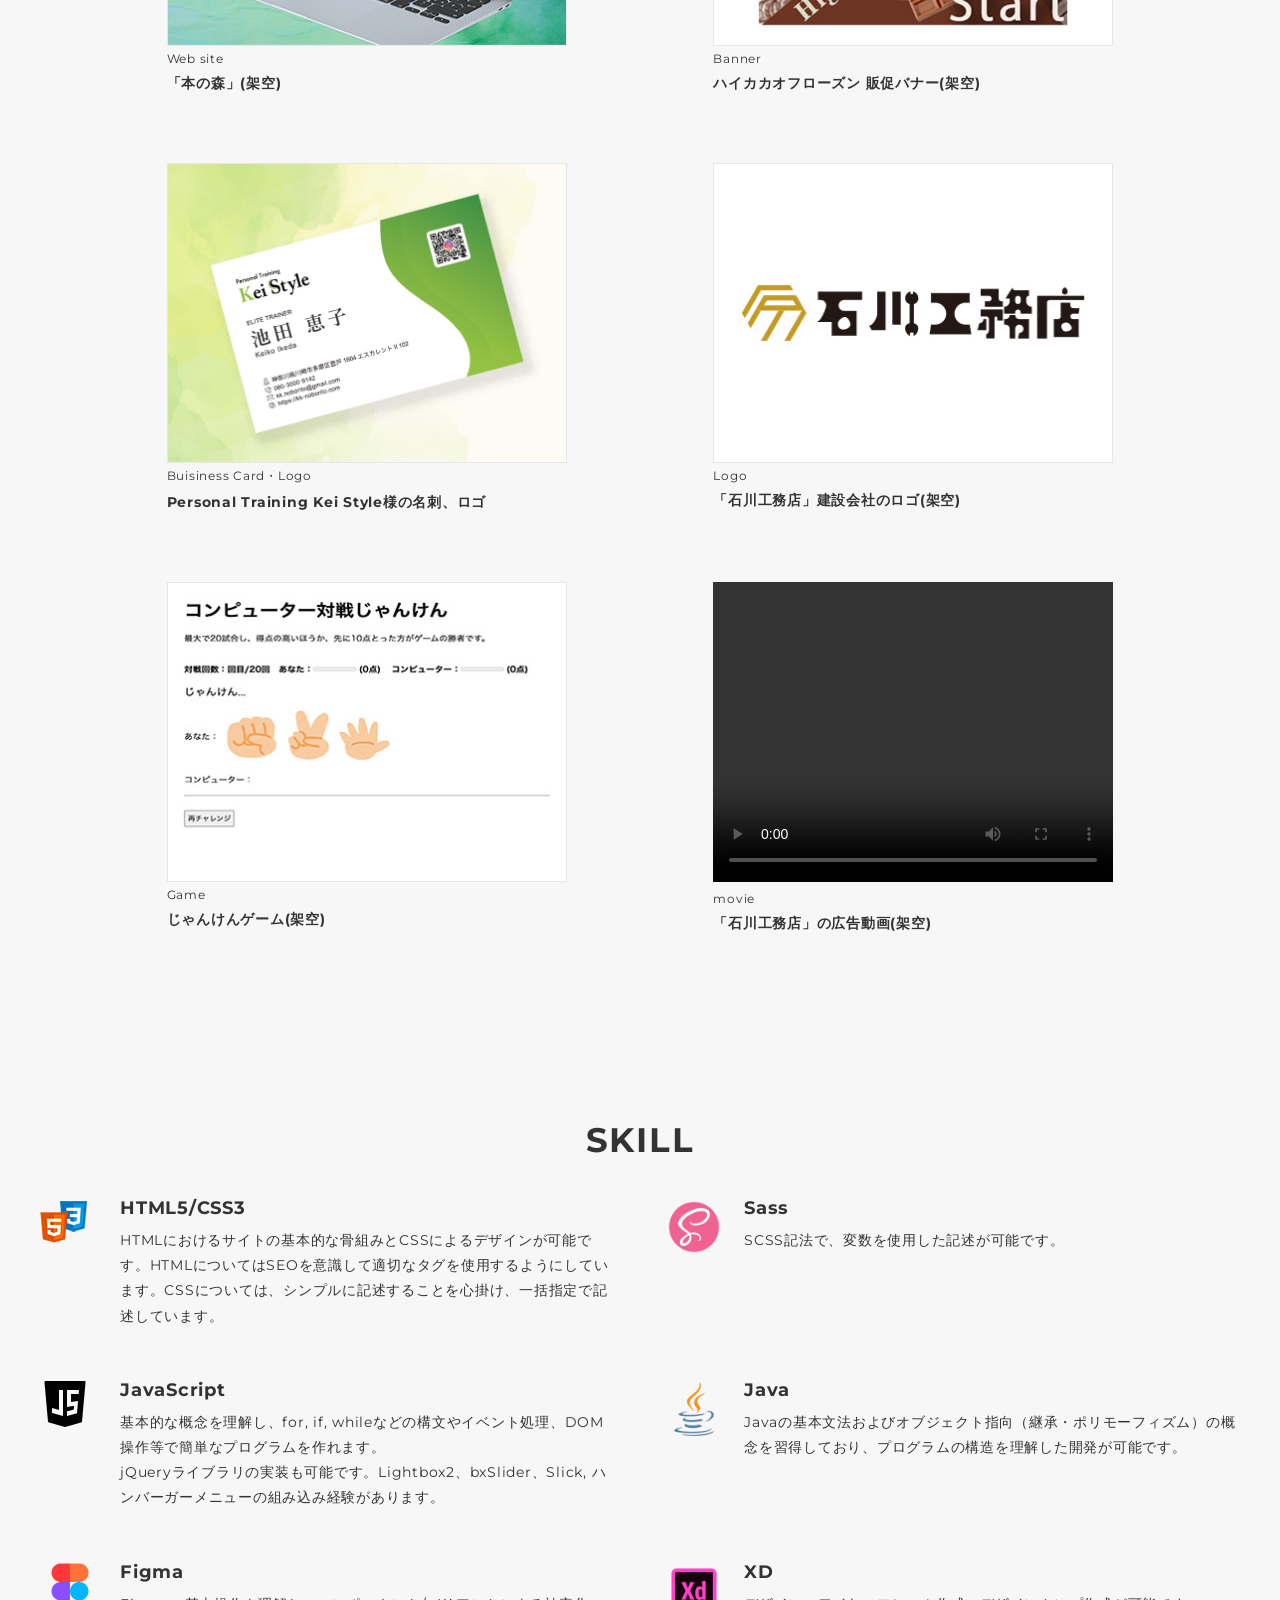
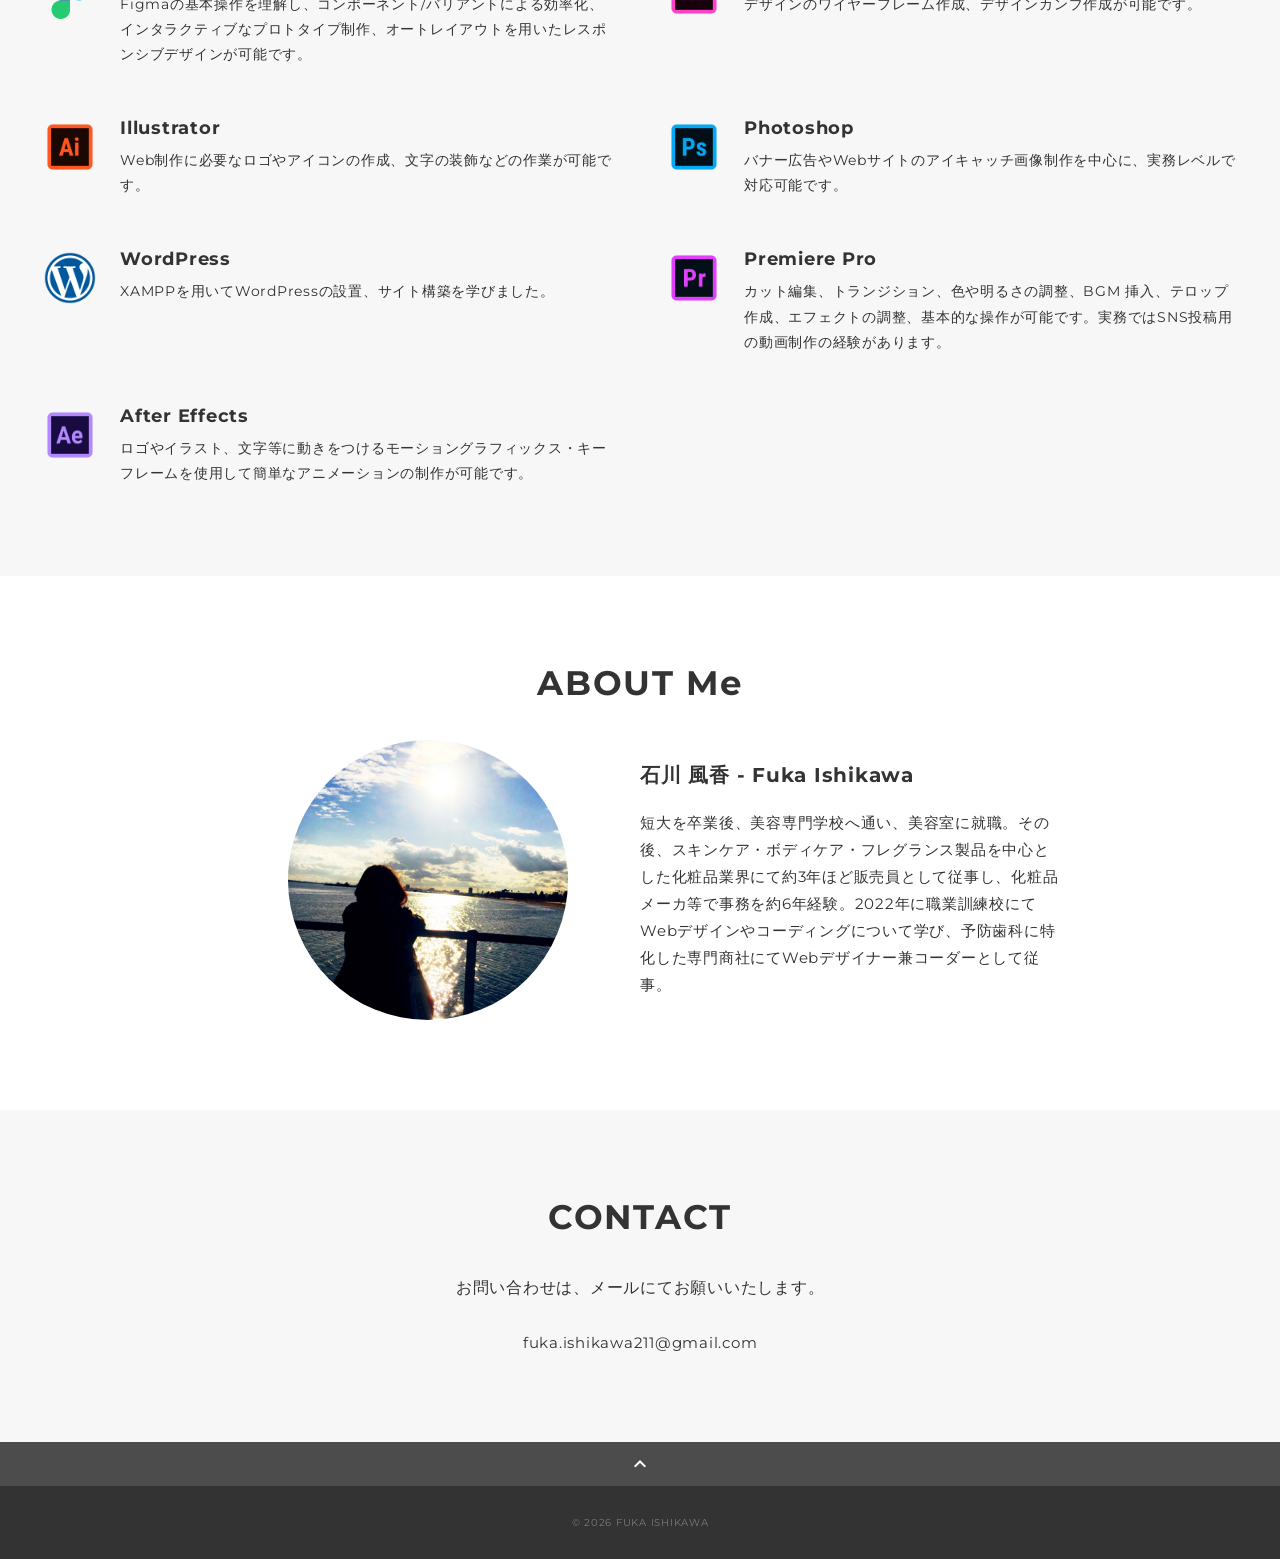
==== commit e91a81cb: "About Meのプロフィール画像を変更" ====
--- a/index.html
+++ b/index.html
@@ -238,7 +238,7 @@
       <h2 class="title">ABOUT Me</h2>
       <div class="profile">
         <p class="profile-img">
-          <img src="img/me.jpg" width="400" height="318" alt="プロフィール写真">
+          <img src="img/me_v2.jpg" width="400" height="318" alt="プロフィール写真">
         </p>
         <div class="profile-body">
           <h3 class="name">石川 風香 - Fuka Ishikawa</h3>
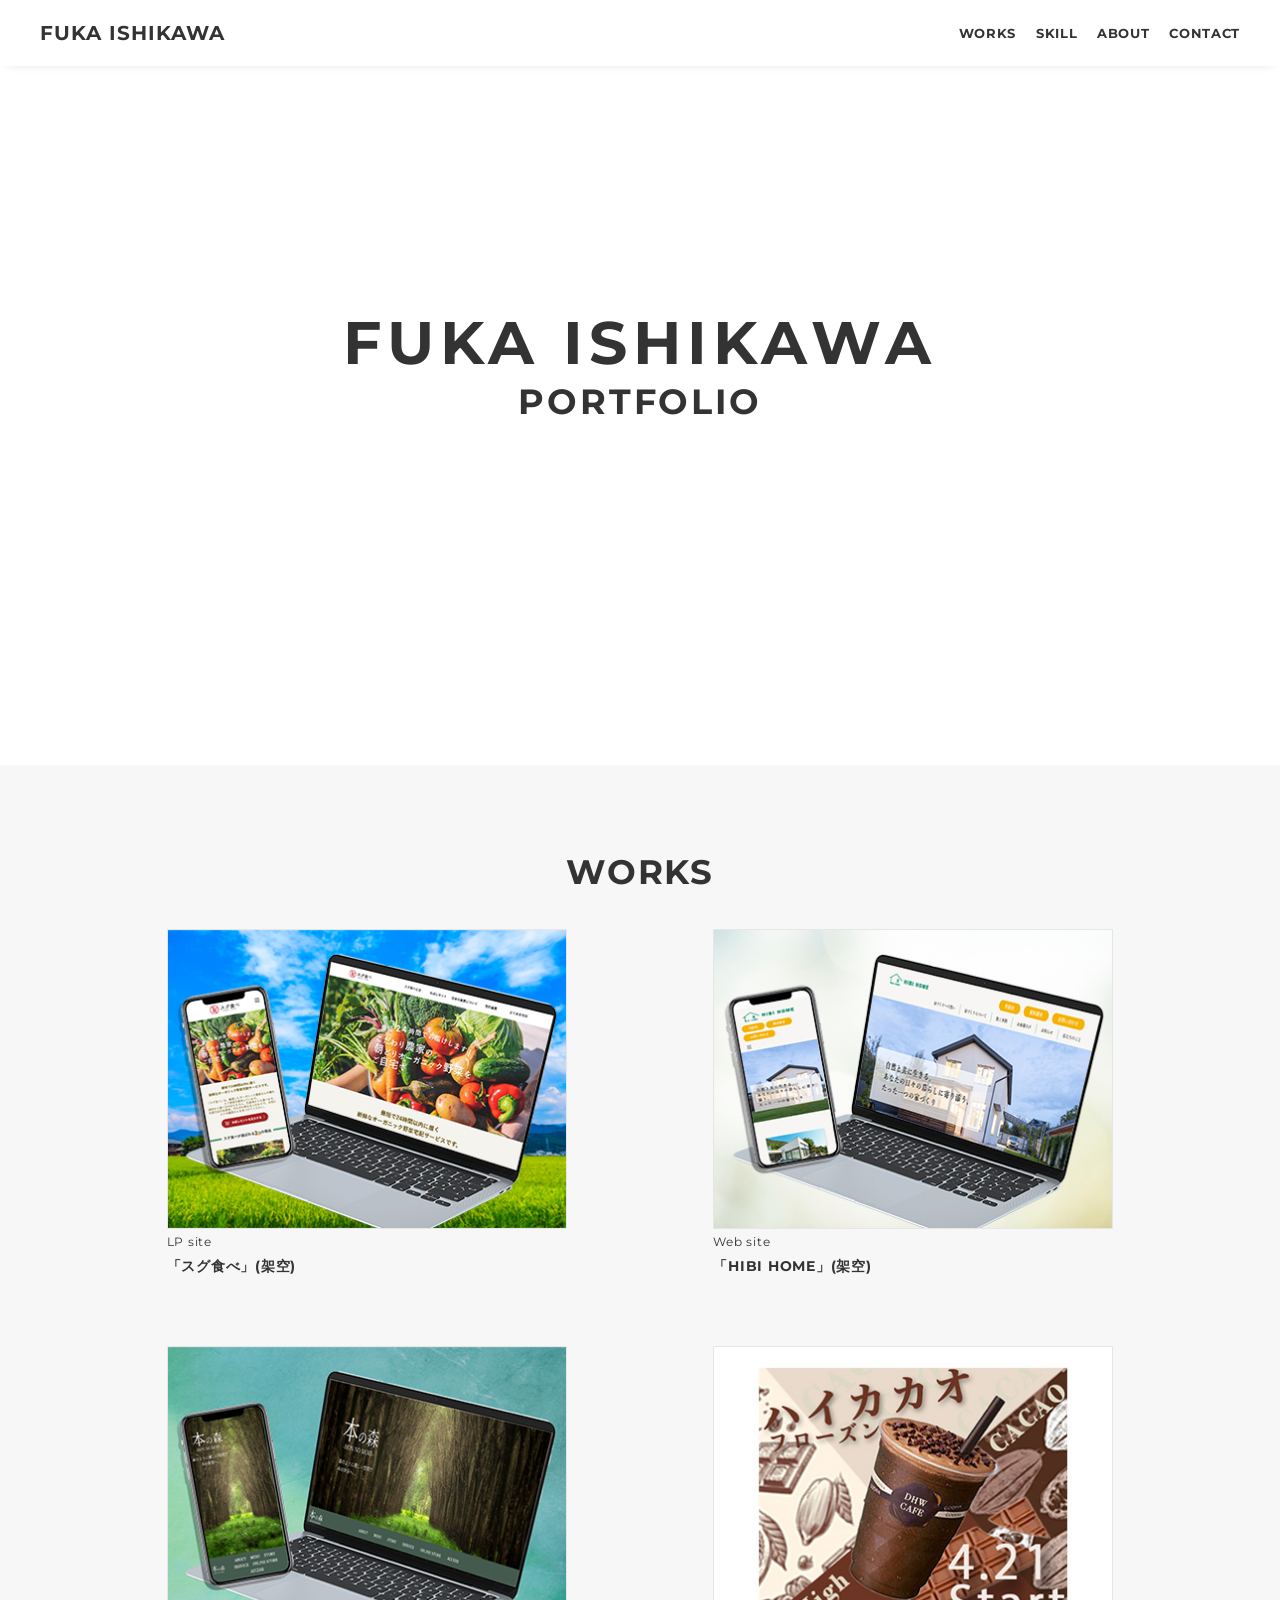
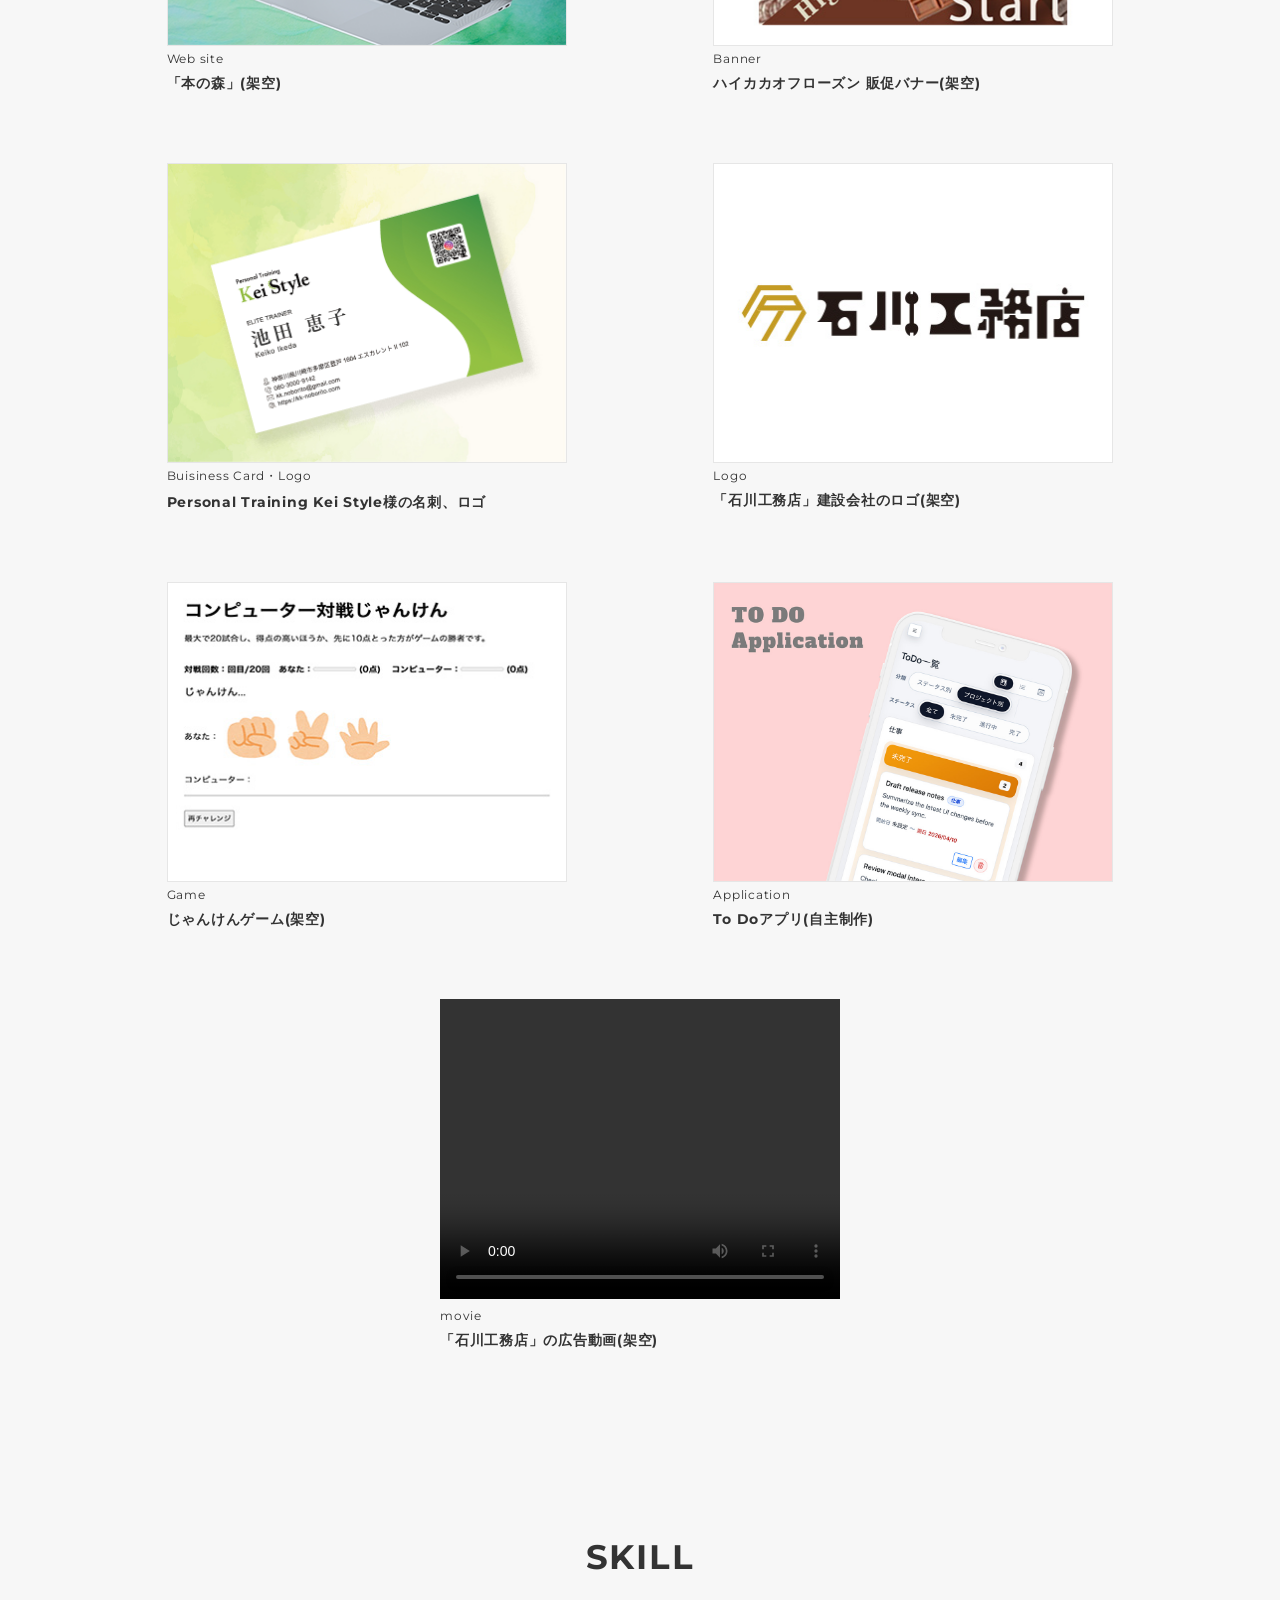
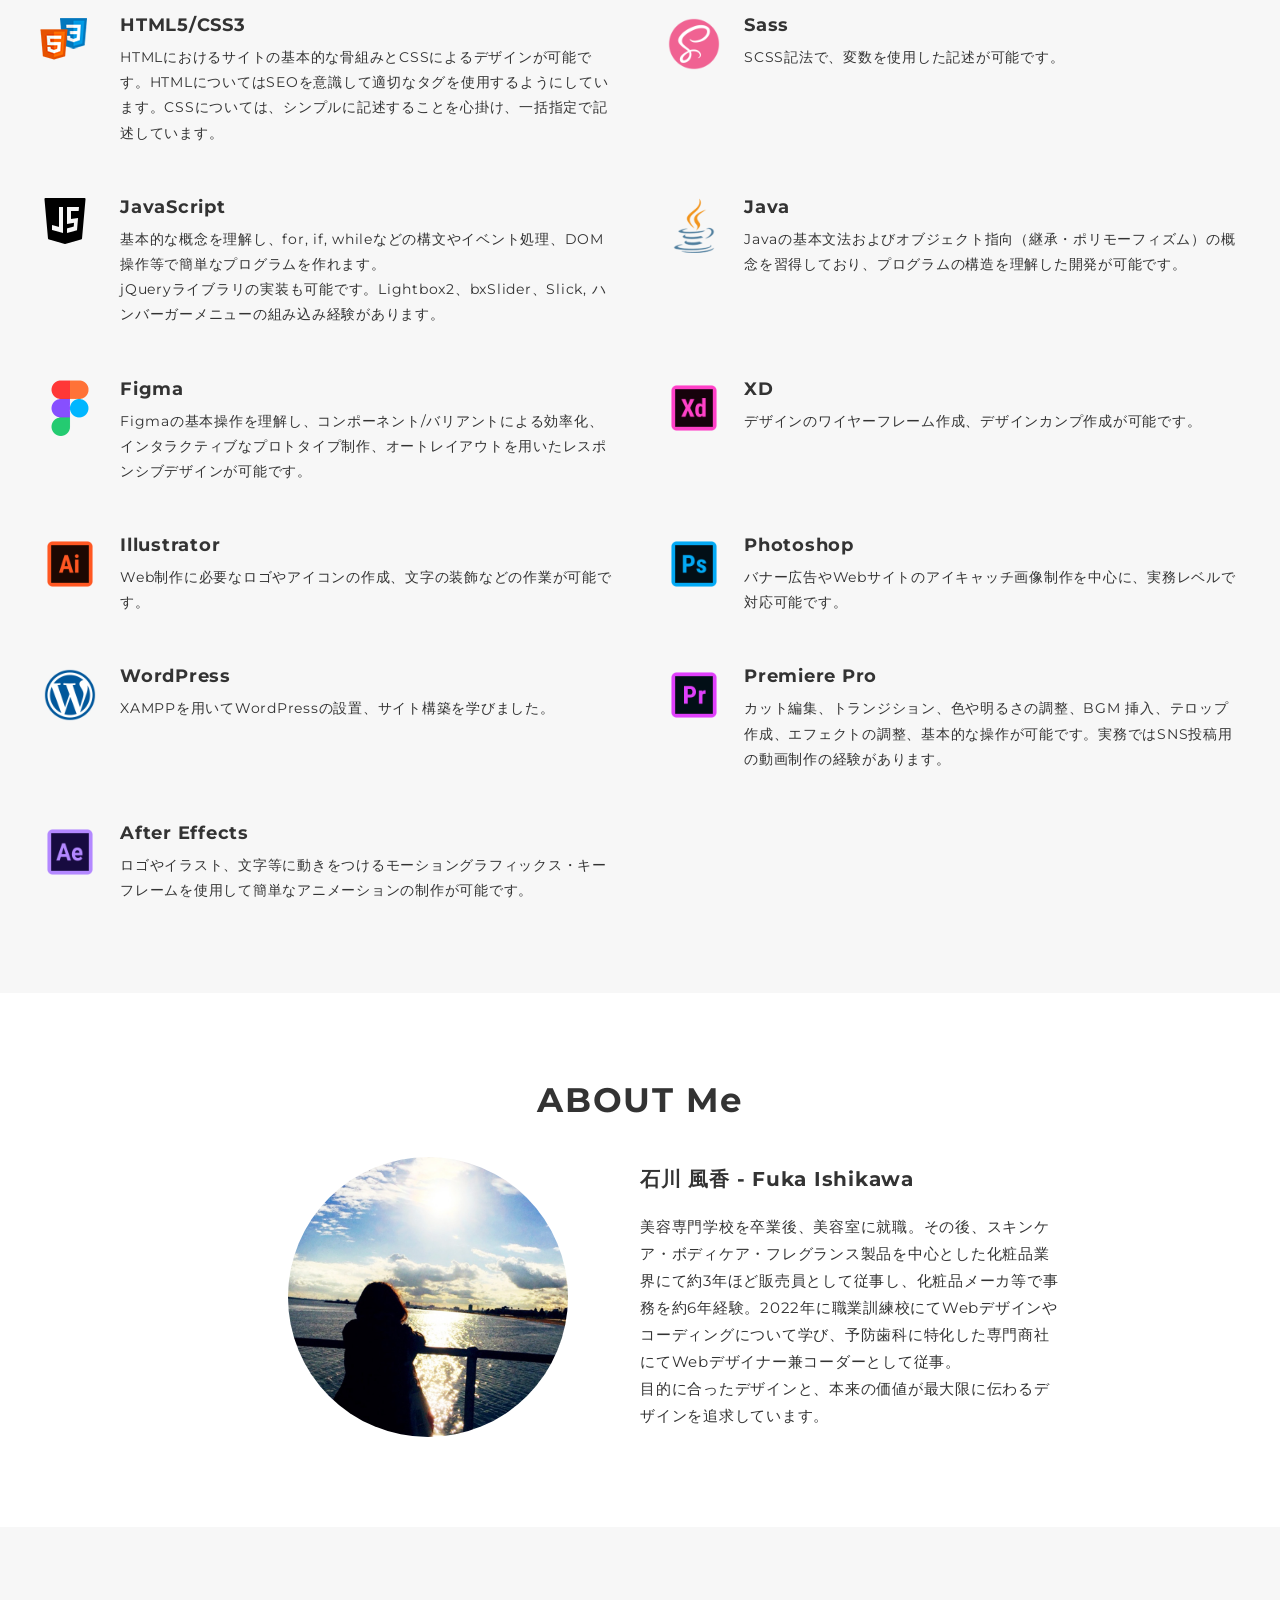
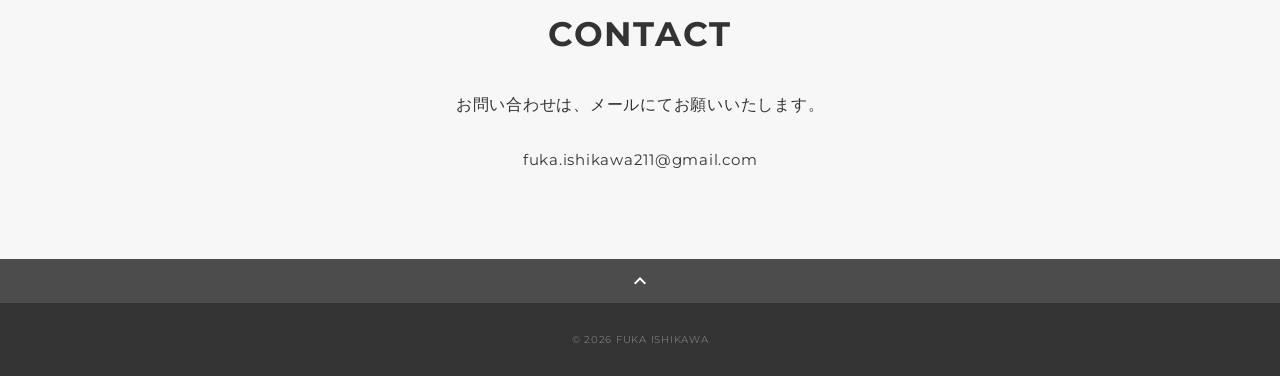
==== commit 239cd7ab: "About meの文章を修正。ToDoアプリのサムネイルを追加。" ====
--- a/index.html
+++ b/index.html
@@ -108,6 +108,12 @@
               <p class="works-info">Game</p>
               <p class="works-name">じゃんけんゲーム(架空)</p>
             </a>
+            <a class="works-item" href="works_todoapp.html">
+              <div class="works-img"><img src="img/portfolio_work_todoapp_thumbnail.jpg" width="400" height="300" alt="ToDoアプリ" />
+              </div>
+              <p class="works-info">Application</p>
+              <p class="works-name">To Doアプリ(自主制作)</p>
+            </a>
             <a class="works-item" href="works_movie.html">
               <div class="works-img movie">
                 <video
@@ -243,7 +249,8 @@
         <div class="profile-body">
           <h3 class="name">石川 風香 - Fuka Ishikawa</h3>
           <p>
-            短大を卒業後、美容専門学校へ通い、美容室に就職。その後、スキンケア・ボディケア・フレグランス製品を中心とした化粧品業界にて約3年ほど販売員として従事し、化粧品メーカ等で事務を約6年経験。2022年に職業訓練校にてWebデザインやコーディングについて学び、予防歯科に特化した専門商社にてWebデザイナー兼コーダーとして従事。
+            美容専門学校を卒業後、美容室に就職。その後、スキンケア・ボディケア・フレグランス製品を中心とした化粧品業界にて約3年ほど販売員として従事し、化粧品メーカ等で事務を約6年経験。2022年に職業訓練校にてWebデザインやコーディングについて学び、予防歯科に特化した専門商社にてWebデザイナー兼コーダーとして従事。<br>
+            目的に合ったデザインと、本来の価値が最大限に伝わるデザインを追求しています。
           </p>
         </div>
       </div>
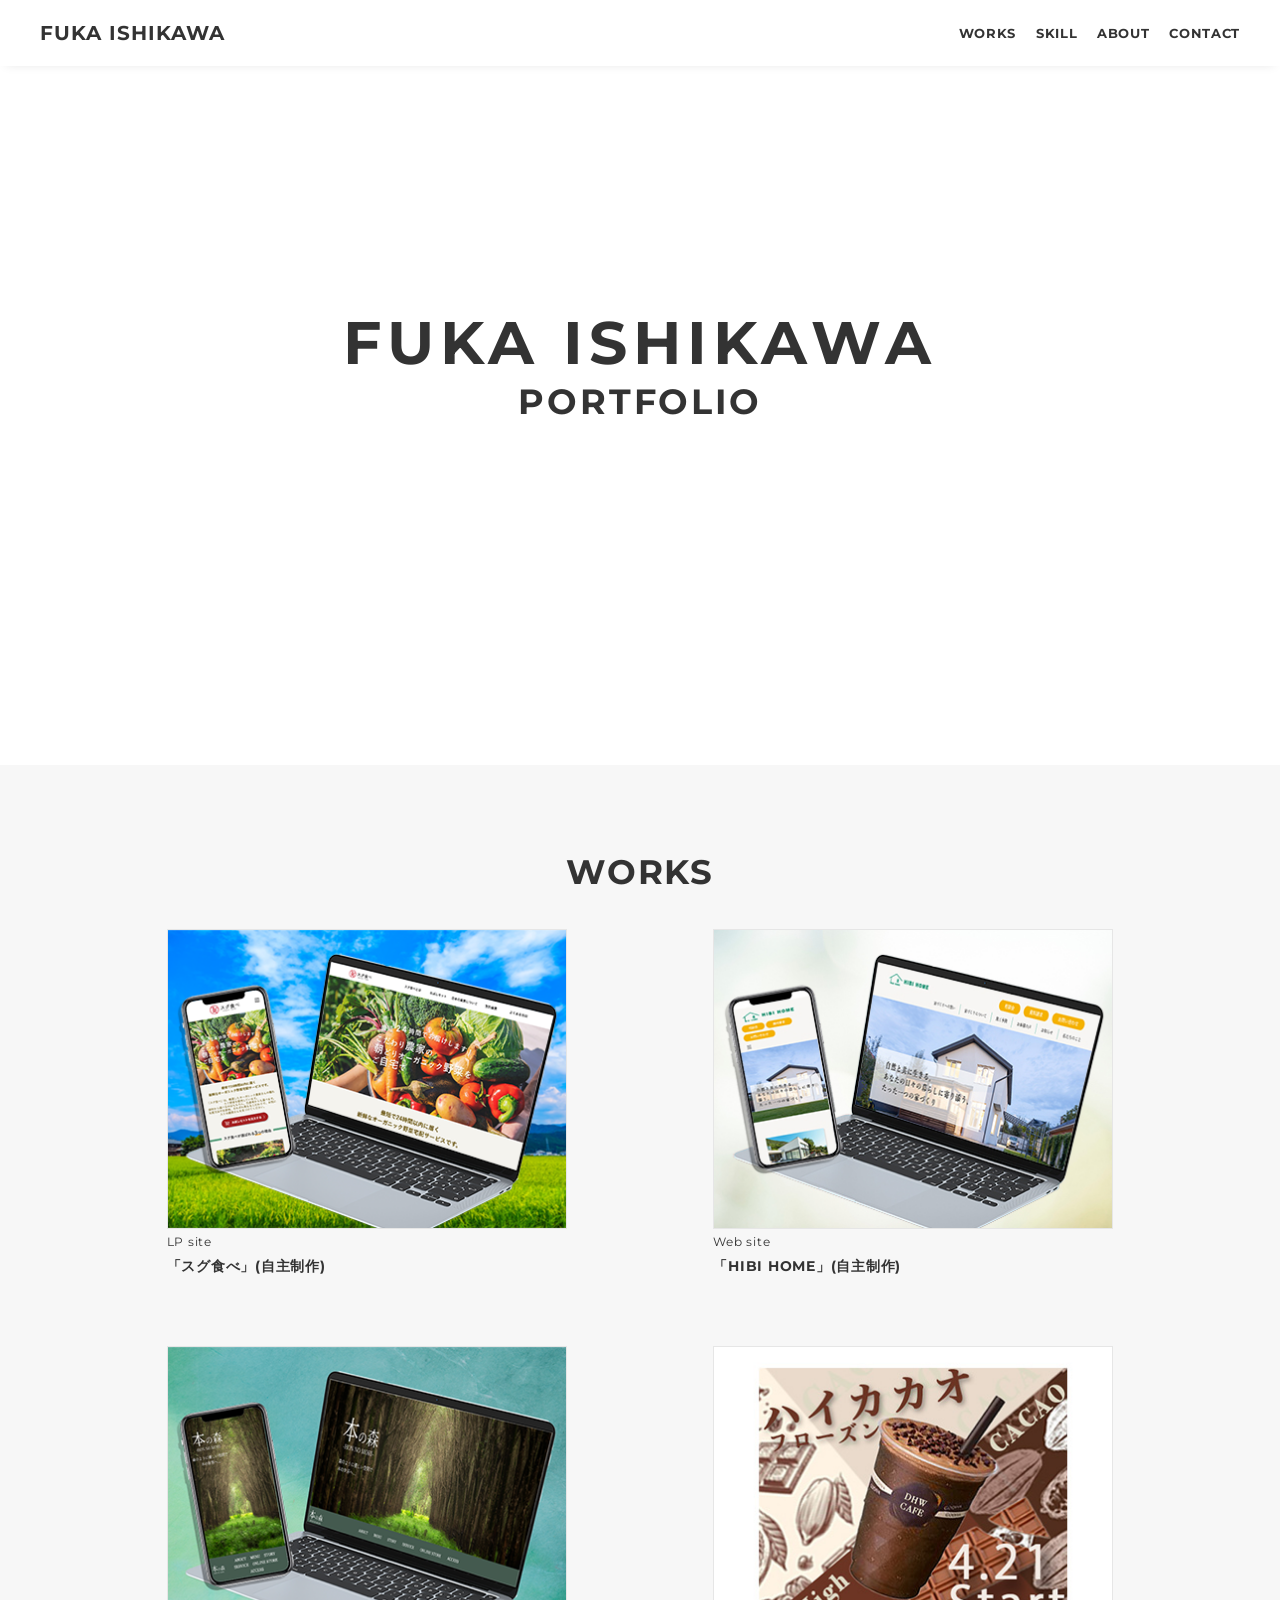
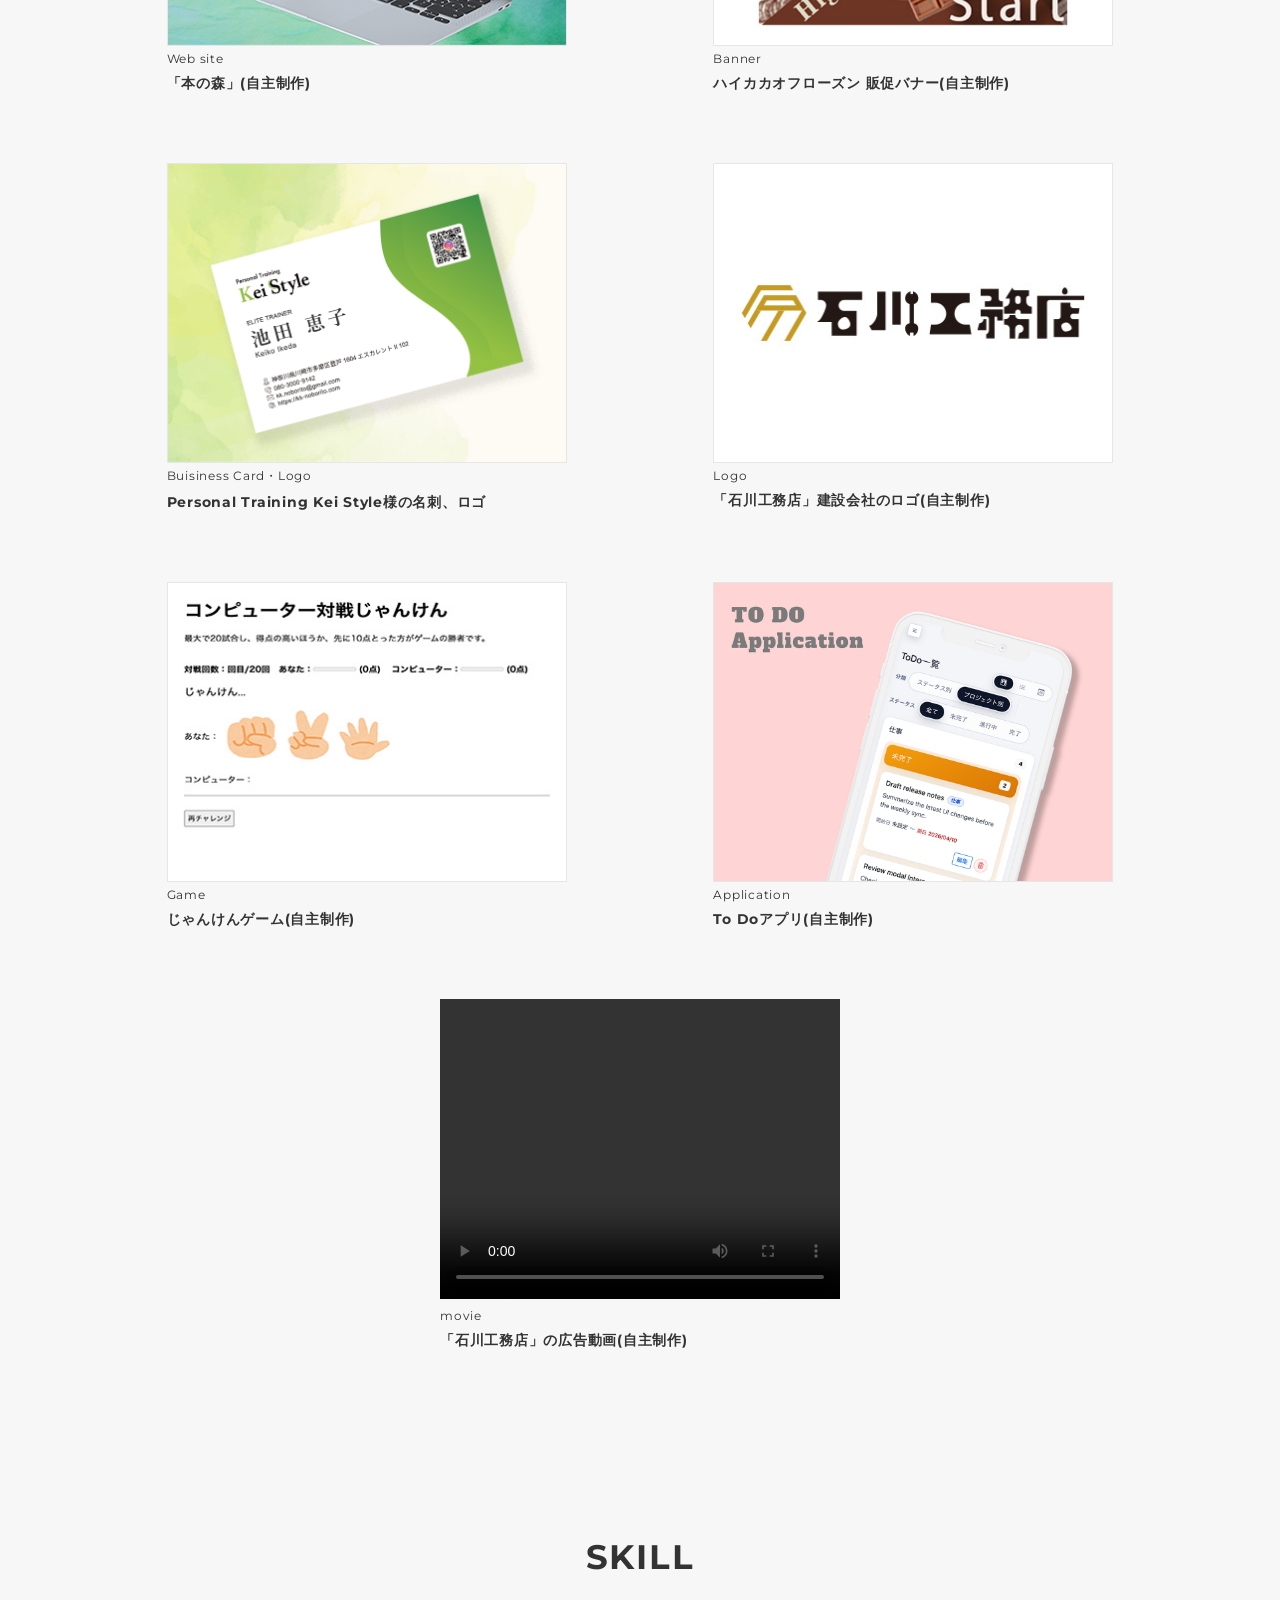
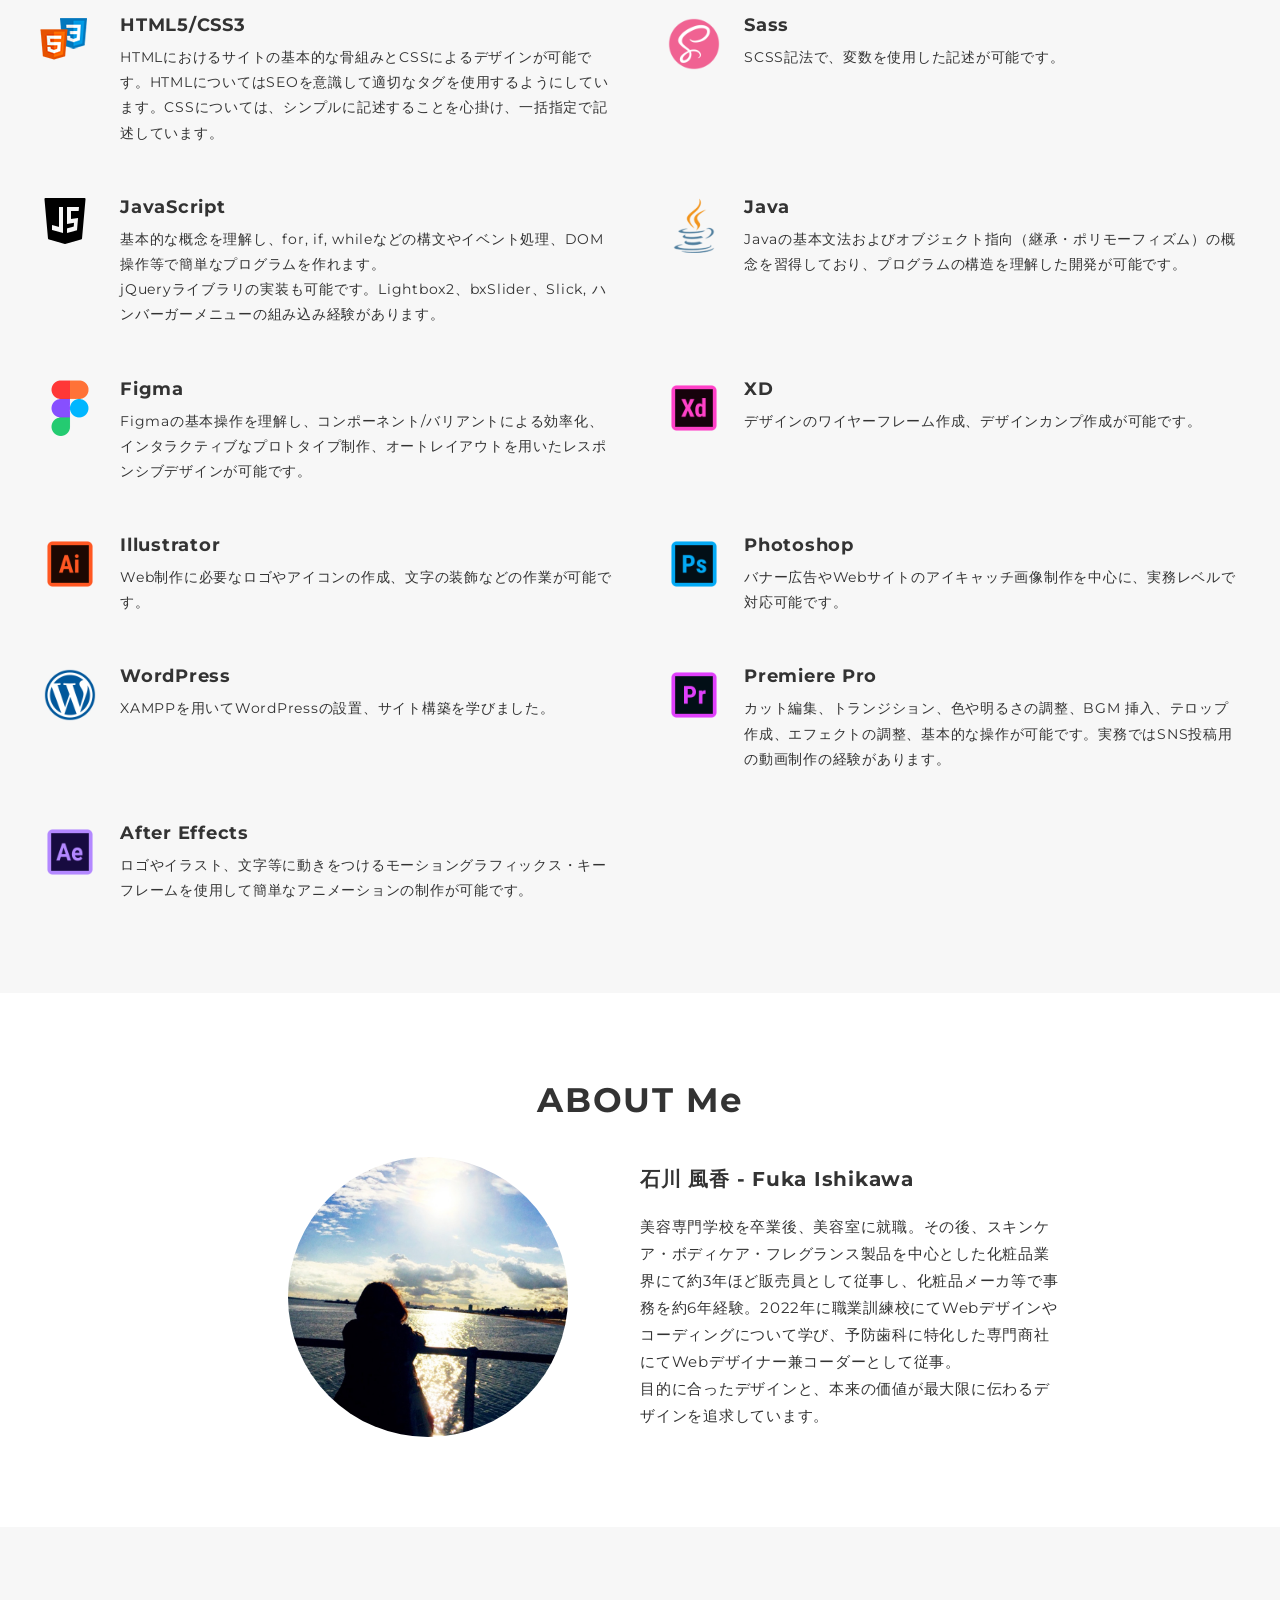
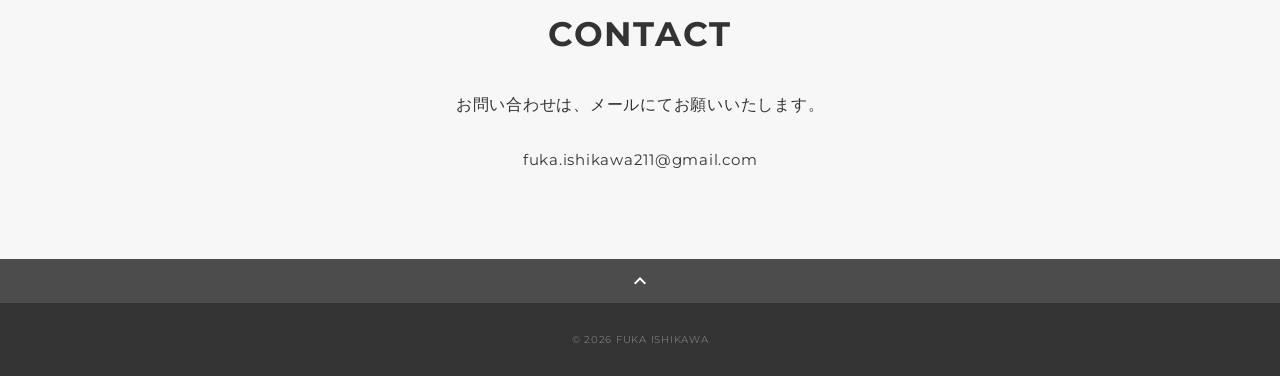
==== commit 83bef17b: "ToDoアプリの詳細ページを追加作成" ====
--- a/index.html
+++ b/index.html
@@ -67,25 +67,25 @@
                   alt="スグ食べLP" />
               </div>
               <p class="works-info">LP site</p>
-              <p class="works-name">「スグ食べ」(架空)</p>
+              <p class="works-name">「スグ食べ」(自主制作)</p>
             </a>
             <a class="works-item" href="works_web_hibihome.html">
               <div class="works-img"><img src="img/portfolio_work_hibihome_thumbnail.jpg" width="450" height="300"
                   alt="ハウスメーカーのWebサイト" />
               </div>
               <p class="works-info">Web site</p>
-              <p class="works-name">「HIBI HOME」(架空)</p>
+              <p class="works-name">「HIBI HOME」(自主制作)</p>
             </a>
             <a class="works-item" href="works_web_honnomori.html">
               <div class="works-img"><img src="img/portfolio_work_honnomori.png" width="450" height="300"
                   alt="Book&cafeのサイト" /></div>
               <p class="works-info">Web site</p>
-              <p class="works-name">「本の森」(架空)</p>
+              <p class="works-name">「本の森」(自主制作)</p>
             </a>
             <a class="works-item" href="works_banner_cacao.html">
               <div class="works-img"><img src="img/bnr_cacao_thumb2.jpg" width="402" height="300" alt="" /></div>
               <p class="works-info">Banner</p>
-              <p class="works-name">ハイカカオフローズン 販促バナー(架空)</p>
+              <p class="works-name">ハイカカオフローズン 販促バナー(自主制作)</p>
             </a>
             <!-- <a class="works-item" href="works_bn_astone.html">
               <div class="works-img"><img src="img/banner_mr1_thumb.jpg" width="400" height="300" alt="" /></div>
@@ -100,13 +100,13 @@
             <a class="works-item" href="works_logo_ishikawa-construction-company.html">
               <div class="works-img"><img src="img/logo_construction-companny_thumb.jpg" alt="logo" /></div>
               <p class="works-info">Logo</p>
-              <p class="works-name">「石川工務店」建設会社のロゴ(架空)</p>
+              <p class="works-name">「石川工務店」建設会社のロゴ(自主制作)</p>
             </a>
             <a class="works-item" href="works_js.html">
               <div class="works-img"><img src="img/janken_thumbnail.jpg" width="400" height="300" alt="じゃんけんゲーム" />
               </div>
               <p class="works-info">Game</p>
-              <p class="works-name">じゃんけんゲーム(架空)</p>
+              <p class="works-name">じゃんけんゲーム(自主制作)</p>
             </a>
             <a class="works-item" href="works_todoapp.html">
               <div class="works-img"><img src="img/portfolio_work_todoapp_thumbnail.jpg" width="400" height="300" alt="ToDoアプリ" />
@@ -122,7 +122,7 @@
                 </video>
               </div>
               <p class="works-info">movie</p>
-              <p class="works-name">「石川工務店」の広告動画(架空)</p>
+              <p class="works-name">「石川工務店」の広告動画(自主制作)</p>
             </a>
           </div>
         </div>
--- a/css/style.css
+++ b/css/style.css
@@ -720,4 +720,31 @@
   max-width: 800px;
   padding: 80px 0;
   margin: 0 auto;
+}
+
+.flex-row {
+  display: flex;
+  gap: 20px;
+}
+
+.todoapp .works_comps {
+  margin-bottom: 60px;
+}
+
+.todoapp .article .works_comps_pc {
+  width: 600px;
+  height: auto;
+  object-fit: cover;
+}
+
+.todoapp .article .works_comps_pc {
+  width: 650px;
+  height: auto;
+  object-fit: cover;
+}
+
+.todoapp .article .works_comps_mb {
+  width: 300px;
+  height: auto;
+  object-fit: cover;
 }
